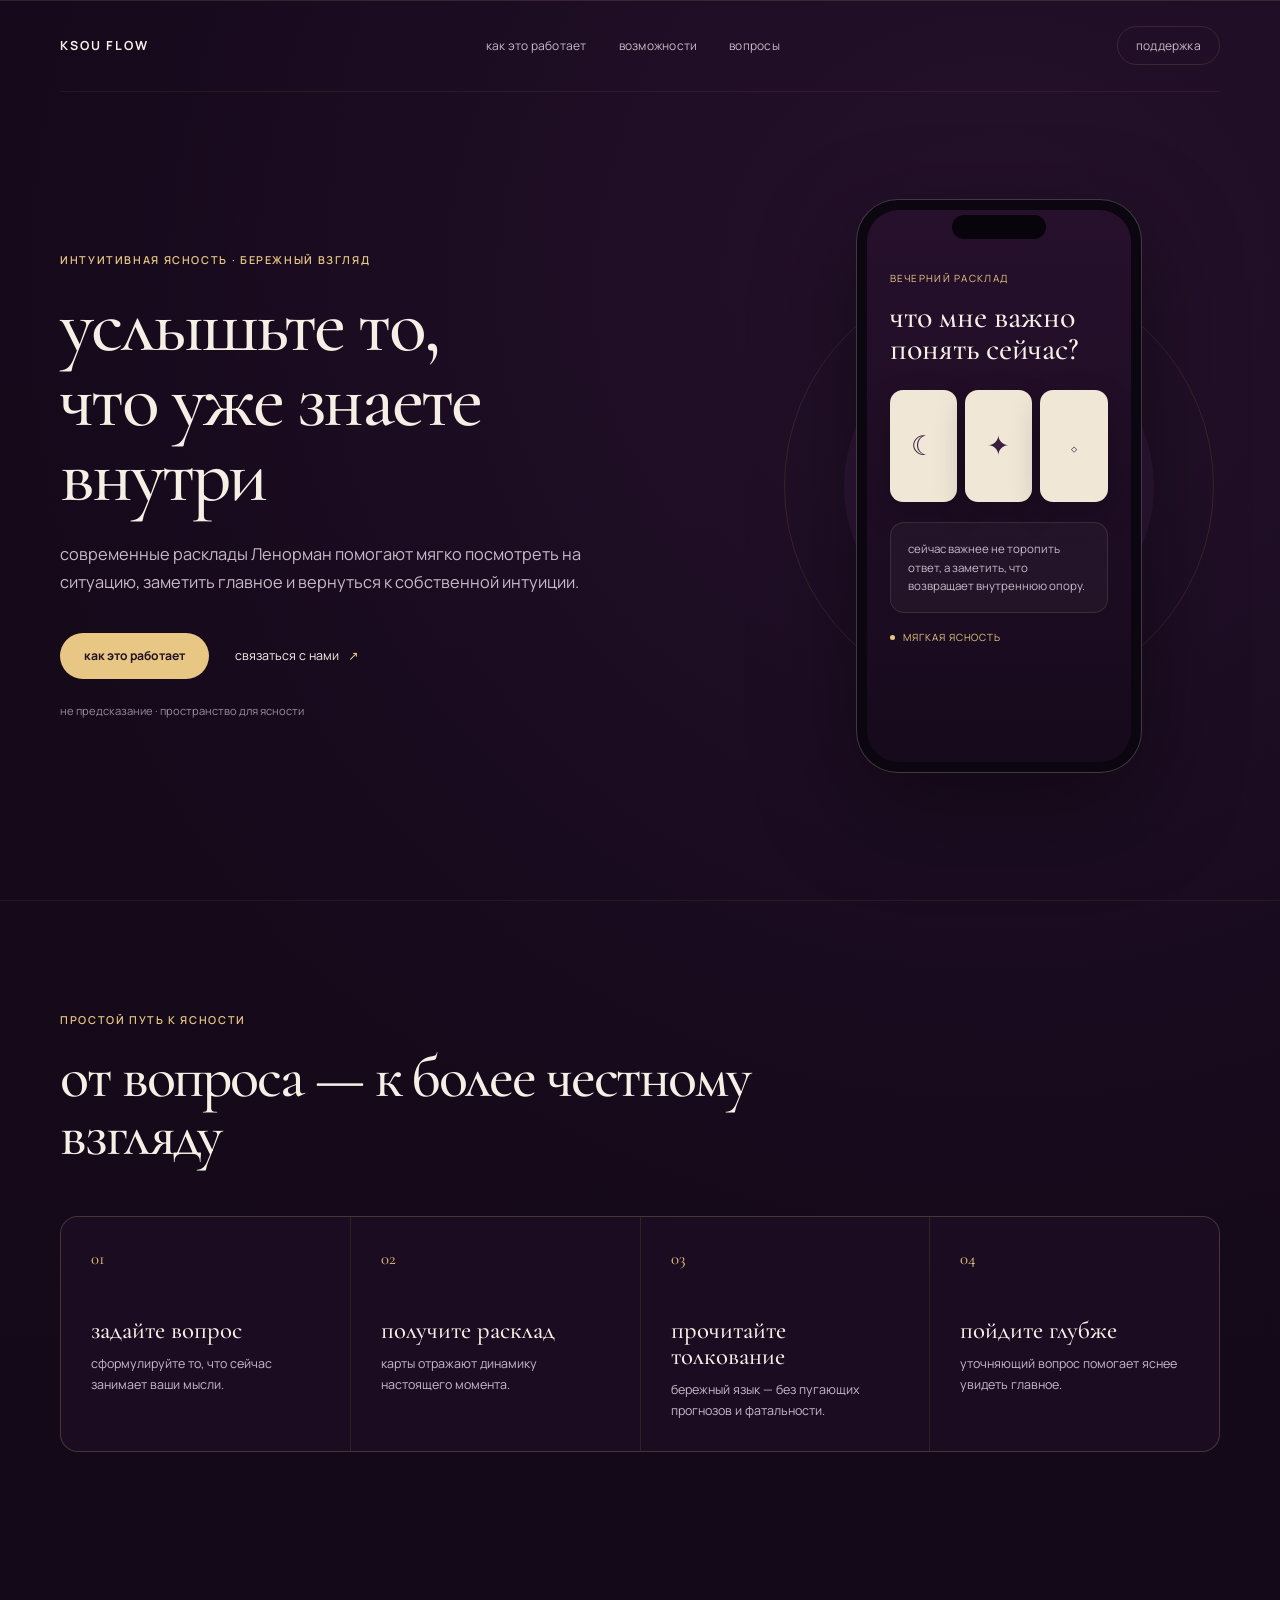
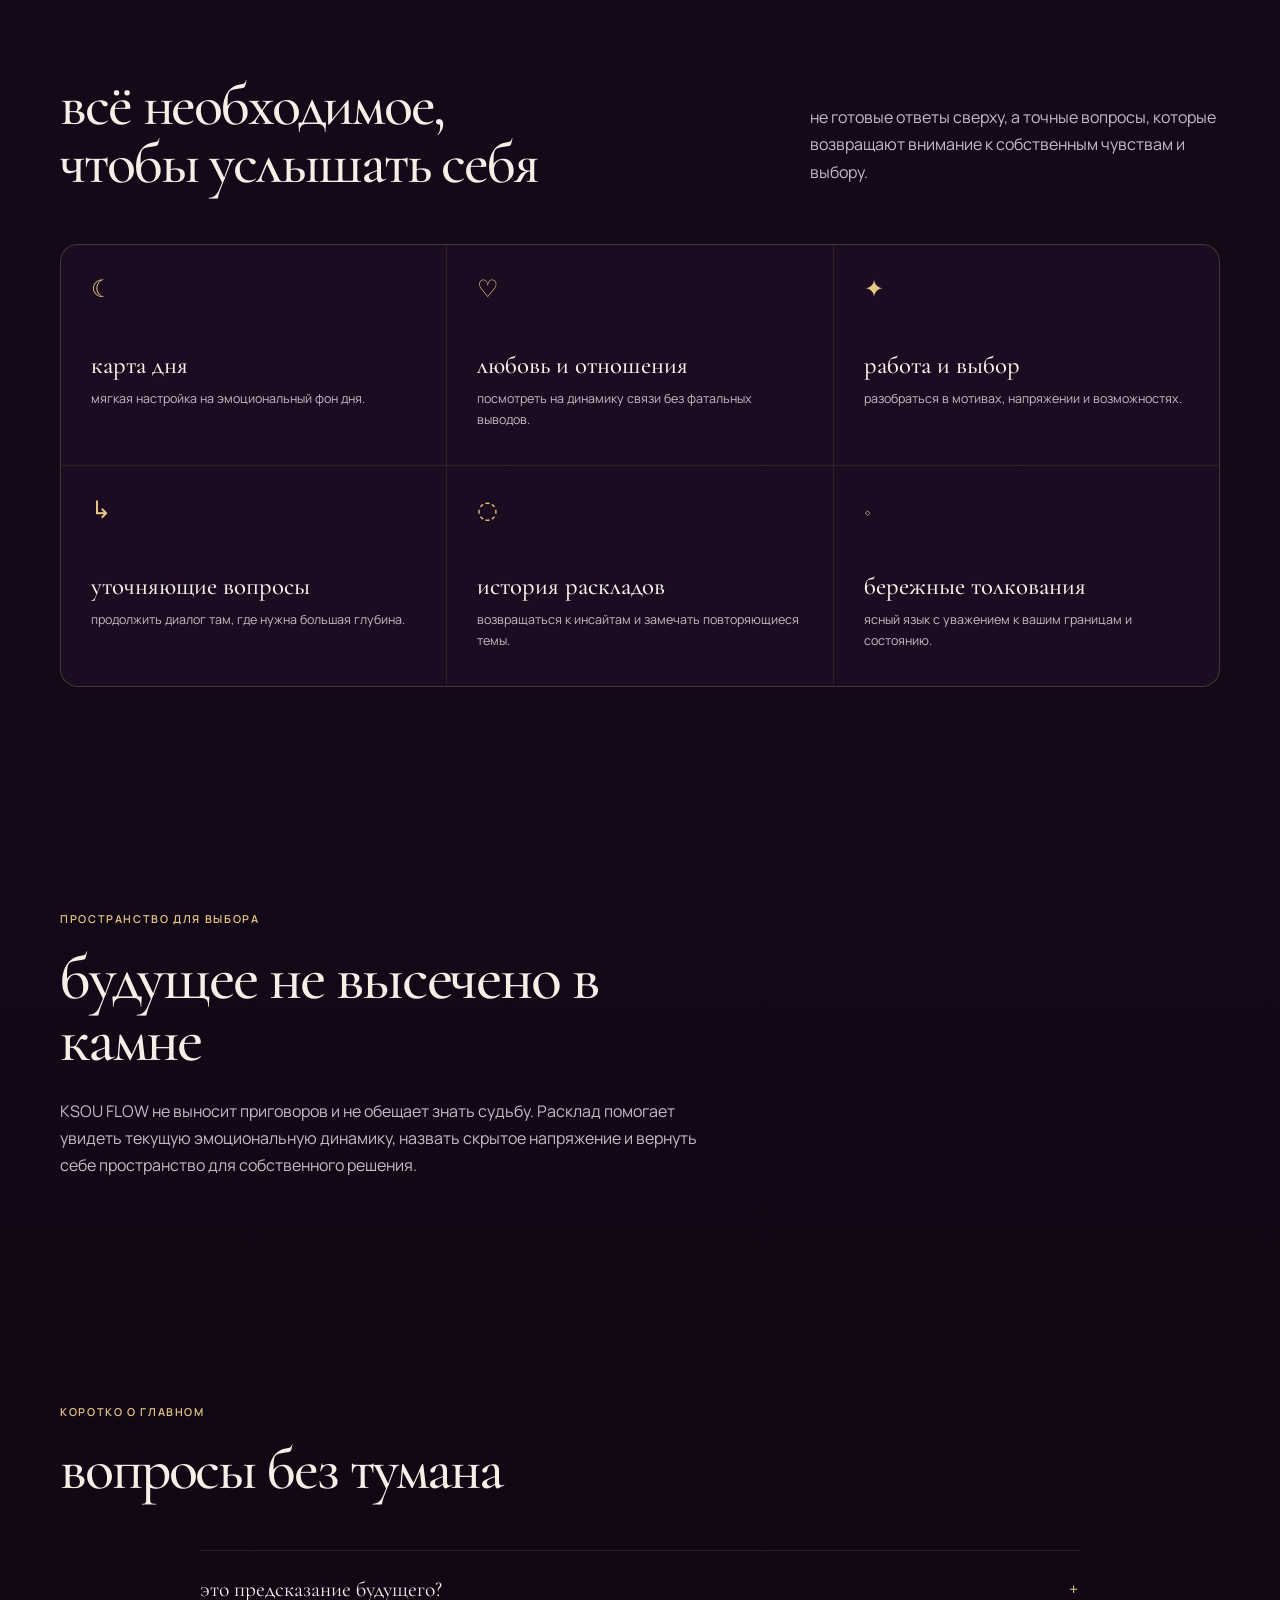
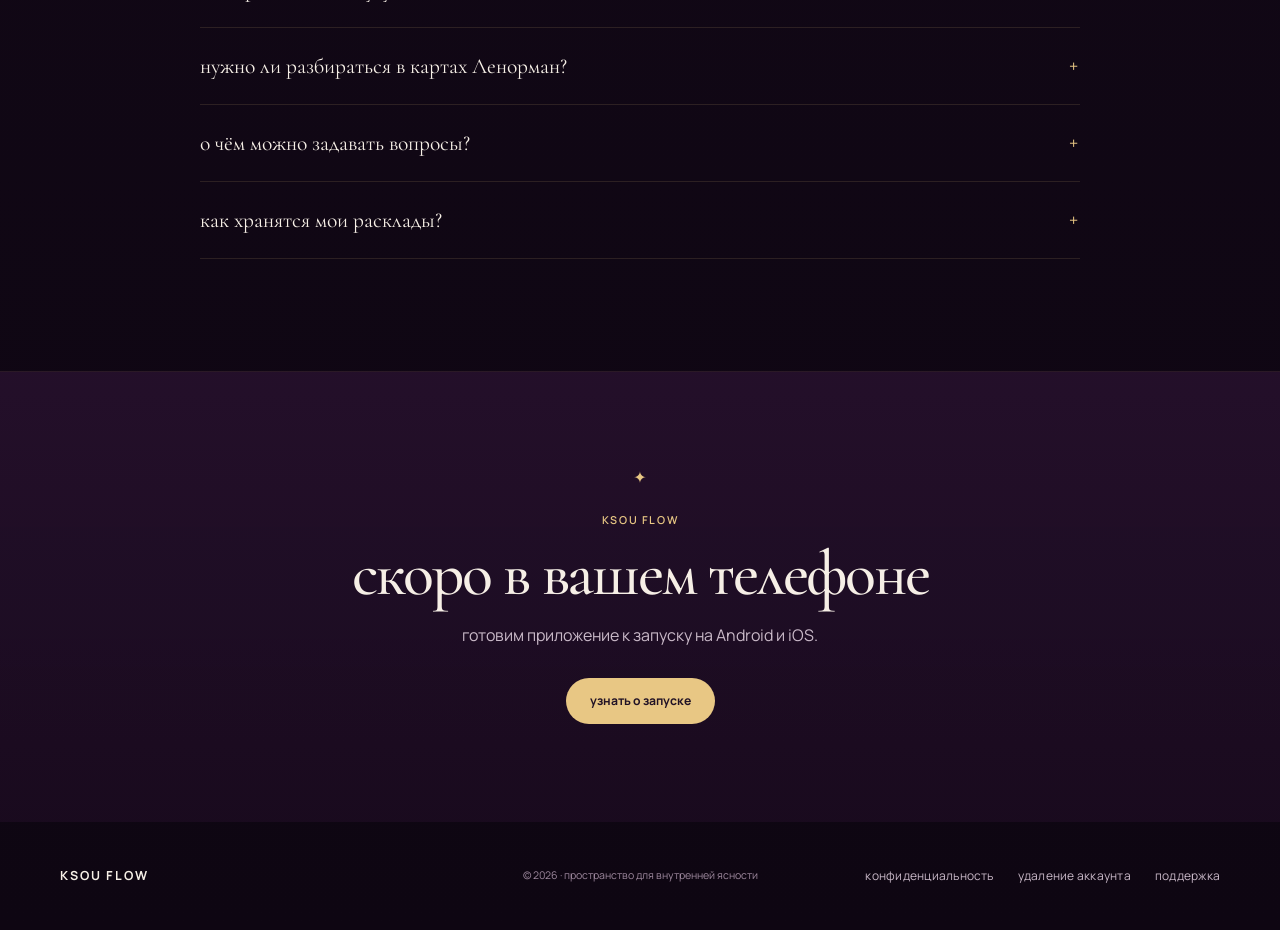
==== index.html @ 39c7faba "Add Google Play privacy and account deletion pages" ====
<!doctype html>
<html lang="ru">
  <head>
    <meta charset="UTF-8" />
    <meta name="viewport" content="width=device-width, initial-scale=1.0" />
    <title>KSOU FLOW — пространство для внутренней ясности</title>
    <meta
      name="description"
      content="KSOU FLOW — современные расклады Ленорман для эмоциональной ясности, честной рефлексии и бережного диалога с собой."
    />
    <meta property="og:title" content="KSOU FLOW" />
    <meta
      property="og:description"
      content="Современные расклады Ленорман для эмоциональной ясности и мягкого диалога с собой."
    />
    <meta property="og:type" content="website" />
    <meta property="og:url" content="https://ksouflow.tech/" />
    <meta name="theme-color" content="#140919" />
    <link rel="preconnect" href="https://fonts.googleapis.com" />
    <link rel="preconnect" href="https://fonts.gstatic.com" crossorigin />
    <link
      href="https://fonts.googleapis.com/css2?family=Cormorant+Garamond:wght@500;600&family=Manrope:wght@400;500;600;700&display=swap"
      rel="stylesheet"
    />
    <link rel="stylesheet" href="./styles.css?v=20260823-1" />
  </head>
  <body>
    <div class="site-shell">
      <header class="topbar">
        <a class="brand" href="#hero" aria-label="KSOU FLOW — на главную">KSOU FLOW</a>
        <nav class="nav" aria-label="Основная навигация">
          <a href="#how">как это работает</a>
          <a href="#features">возможности</a>
          <a href="#faq">вопросы</a>
        </nav>
        <a class="nav-action desktop-only" href="./support.html">поддержка</a>
      </header>

      <main>
        <section class="hero section" id="hero">
          <div class="hero-copy">
            <p class="eyebrow">интуитивная ясность · бережный взгляд</p>
            <h1>услышьте то,<br />что уже знаете внутри</h1>
            <p class="lead">
              современные расклады Ленорман помогают мягко посмотреть на ситуацию,
              заметить главное и вернуться к собственной интуиции.
            </p>
            <div class="cta-row">
              <a class="button" href="#how">как это работает</a>
              <a class="text-link" href="./support.html">связаться с нами <span>↗</span></a>
            </div>
            <p class="microcopy">не предсказание · пространство для ясности</p>
          </div>

          <div class="hero-visual" aria-label="Пример расклада в приложении KSOU FLOW">
            <div class="orbit orbit-one"></div>
            <div class="orbit orbit-two"></div>
            <div class="phone-mockup">
              <div class="phone-notch"></div>
              <div class="phone-screen">
                <p class="screen-overline">вечерний расклад</p>
                <h2>что мне важно понять сейчас?</h2>
                <div class="card-row" aria-hidden="true">
                  <div class="mini-card">☾</div>
                  <div class="mini-card">✦</div>
                  <div class="mini-card">◇</div>
                </div>
                <p class="insight-box">
                  сейчас важнее не торопить ответ, а заметить, что возвращает
                  внутреннюю опору.
                </p>
                <div class="status-pill"><span></span> мягкая ясность</div>
              </div>
            </div>
          </div>
        </section>

        <section class="section steps" id="how">
          <div class="section-heading">
            <p class="eyebrow">простой путь к ясности</p>
            <h2>от вопроса — к более честному взгляду</h2>
          </div>
          <div class="steps-grid">
            <article>
              <span>01</span>
              <h3>задайте вопрос</h3>
              <p>сформулируйте то, что сейчас занимает ваши мысли.</p>
            </article>
            <article>
              <span>02</span>
              <h3>получите расклад</h3>
              <p>карты отражают динамику настоящего момента.</p>
            </article>
            <article>
              <span>03</span>
              <h3>прочитайте толкование</h3>
              <p>бережный язык — без пугающих прогнозов и фатальности.</p>
            </article>
            <article>
              <span>04</span>
              <h3>пойдите глубже</h3>
              <p>уточняющий вопрос помогает яснее увидеть главное.</p>
            </article>
          </div>
        </section>

        <section class="section features" id="features">
          <div class="section-heading split-heading">
            <h2>всё необходимое,<br />чтобы услышать себя</h2>
            <p>
              не готовые ответы сверху, а точные вопросы, которые возвращают
              внимание к собственным чувствам и выбору.
            </p>
          </div>
          <div class="feature-grid">
            <article>
              <div class="feature-icon">☾</div>
              <h3>карта дня</h3>
              <p>мягкая настройка на эмоциональный фон дня.</p>
            </article>
            <article>
              <div class="feature-icon">♡</div>
              <h3>любовь и отношения</h3>
              <p>посмотреть на динамику связи без фатальных выводов.</p>
            </article>
            <article>
              <div class="feature-icon">✦</div>
              <h3>работа и выбор</h3>
              <p>разобраться в мотивах, напряжении и возможностях.</p>
            </article>
            <article>
              <div class="feature-icon">↳</div>
              <h3>уточняющие вопросы</h3>
              <p>продолжить диалог там, где нужна большая глубина.</p>
            </article>
            <article>
              <div class="feature-icon">◌</div>
              <h3>история раскладов</h3>
              <p>возвращаться к инсайтам и замечать повторяющиеся темы.</p>
            </article>
            <article>
              <div class="feature-icon">◇</div>
              <h3>бережные толкования</h3>
              <p>ясный язык с уважением к вашим границам и состоянию.</p>
            </article>
          </div>
        </section>

        <section class="section philosophy">
          <div class="philosophy-copy">
            <p class="eyebrow">пространство для выбора</p>
            <h2>будущее не высечено в камне</h2>
            <p>
              KSOU FLOW не выносит приговоров и не обещает знать судьбу. Расклад
              помогает увидеть текущую эмоциональную динамику, назвать скрытое
              напряжение и вернуть себе пространство для собственного решения.
            </p>
          </div>
        </section>

        <section class="section faq" id="faq">
          <div class="section-heading narrow">
            <p class="eyebrow">коротко о главном</p>
            <h2>вопросы без тумана</h2>
          </div>
          <div class="faq-list">
            <details>
              <summary>это предсказание будущего?</summary>
              <p>
                нет. приложение помогает прочитать текущую динамику ситуации и
                увидеть её яснее — без обещаний и фатальных формулировок.
              </p>
            </details>
            <details>
              <summary>нужно ли разбираться в картах Ленорман?</summary>
              <p>
                нет. интерфейс и толкования понятны без специальных знаний.
              </p>
            </details>
            <details>
              <summary>о чём можно задавать вопросы?</summary>
              <p>
                об отношениях, работе, выборе и ситуациях, в которых вам не хватает
                внутренней ясности.
              </p>
            </details>
            <details>
              <summary>как хранятся мои расклады?</summary>
              <p>
                история доступна только внутри вашего аккаунта. Подробнее — в
                <a href="./privacy.html">политике конфиденциальности</a>.
              </p>
            </details>
          </div>
        </section>

        <section class="launch-note" id="support">
          <div class="launch-symbol" aria-hidden="true">✦</div>
          <p class="eyebrow">KSOU FLOW</p>
          <h2>скоро в вашем телефоне</h2>
          <p>готовим приложение к запуску на Android и iOS.</p>
          <a class="button" href="mailto:hello@ksouflow.tech?subject=KSOU%20FLOW%20—%20запуск">узнать о запуске</a>
        </section>
      </main>

      <footer class="footer">
        <a class="brand footer-brand" href="#hero">KSOU FLOW</a>
        <p>© 2026 · пространство для внутренней ясности</p>
        <div class="footer-links">
          <a href="./privacy.html">конфиденциальность</a>
          <a href="./delete-account.html">удаление аккаунта</a>
          <a href="./support.html">поддержка</a>
        </div>
      </footer>
    </div>
  </body>
</html>
---- styles.css ----
:root {
  --bg: #140919;
  --bg-deep: #0e0612;
  --bg-soft: #1b0c21;
  --surface: rgba(44, 22, 51, 0.62);
  --surface-hover: rgba(53, 27, 61, 0.78);
  --text: #f6efe6;
  --text-soft: #c9b9c8;
  --text-muted: #9e899e;
  --gold: #e8c784;
  --gold-soft: #f1dcaa;
  --border: rgba(232, 199, 132, 0.13);
  --serif: "Cormorant Garamond", Georgia, serif;
  --sans: "Manrope", system-ui, sans-serif;
  --container: min(1160px, calc(100vw - 64px));
}

* { box-sizing: border-box; }
html { scroll-behavior: smooth; }
body {
  margin: 0;
  min-width: 320px;
  font-family: var(--sans);
  color: var(--text);
  background:
    radial-gradient(circle at 78% 7%, rgba(104, 52, 117, 0.18), transparent 25%),
    linear-gradient(180deg, #16091b 0%, var(--bg) 45%, var(--bg-deep) 100%);
  font-size: 16px;
  -webkit-font-smoothing: antialiased;
}

a { color: inherit; text-decoration: none; }
p, li { color: var(--text-soft); line-height: 1.7; }
button, a { -webkit-tap-highlight-color: transparent; }

.site-shell,
.legal-shell { width: 100%; min-height: 100vh; overflow: hidden; }

.topbar {
  width: var(--container);
  height: 92px;
  margin: 0 auto;
  display: flex;
  align-items: center;
  justify-content: space-between;
  gap: 28px;
  border-bottom: 1px solid rgba(232, 199, 132, 0.07);
}

.brand {
  color: var(--text);
  font-size: 0.78rem;
  font-weight: 700;
  letter-spacing: 0.15em;
  text-transform: uppercase;
}

.nav { display: flex; align-items: center; gap: 32px; }
.nav a,
.nav-action,
.footer-links a {
  color: var(--text-soft);
  font-size: 0.75rem;
  letter-spacing: 0.02em;
  transition: color 180ms ease;
}
.nav a:hover,
.nav-action:hover,
.footer-links a:hover,
.legal-page a:hover { color: var(--gold); }
.nav-action {
  padding: 10px 18px;
  border: 1px solid var(--border);
  border-radius: 999px;
}

.section { width: var(--container); margin: 0 auto; padding: 112px 0; }

.hero {
  display: grid;
  grid-template-columns: minmax(0, 1.18fr) minmax(330px, 0.82fr);
  align-items: center;
  gap: 80px;
  min-height: calc(100svh - 92px);
  padding-top: 72px;
  padding-bottom: 92px;
}
.hero-copy { position: relative; z-index: 2; }
.eyebrow {
  margin: 0 0 20px;
  color: var(--gold);
  font-size: 0.68rem;
  font-weight: 600;
  letter-spacing: 0.15em;
  line-height: 1.5;
  text-transform: uppercase;
}
.hero h1,
.section-heading h2,
.philosophy-copy h2,
.launch-note h2,
.legal-page h1 {
  margin: 0;
  font-family: var(--serif);
  font-weight: 500;
  letter-spacing: -0.035em;
  line-height: 0.96;
}
.hero h1 { max-width: 760px; font-size: clamp(3.7rem, 6.1vw, 6.3rem); }
.lead { max-width: 590px; margin: 28px 0 0; font-size: 1.02rem; }
.cta-row { display: flex; align-items: center; gap: 26px; margin-top: 36px; }
.button {
  display: inline-flex;
  align-items: center;
  justify-content: center;
  min-height: 46px;
  padding: 0 23px;
  border: 1px solid transparent;
  border-radius: 999px;
  background: var(--gold);
  color: #211225;
  font-size: 0.76rem;
  font-weight: 700;
  transition: transform 180ms ease, background-color 180ms ease;
}
.button:hover { background: var(--gold-soft); transform: translateY(-2px); }
.button:focus-visible,
.text-link:focus-visible,
.nav a:focus-visible,
.nav-action:focus-visible,
.faq-list summary:focus-visible {
  outline: 2px solid var(--gold);
  outline-offset: 4px;
}
.text-link { color: var(--text); font-size: 0.78rem; }
.text-link span { margin-left: 6px; color: var(--gold); }
.microcopy { margin: 22px 0 0; color: var(--text-muted); font-size: 0.7rem; }

.hero-visual { position: relative; display: grid; place-items: center; min-height: 600px; }
.orbit {
  position: absolute;
  border: 1px solid rgba(232, 199, 132, 0.11);
  border-radius: 50%;
}
.orbit-one { width: 430px; height: 430px; }
.orbit-two { width: 310px; height: 310px; background: rgba(102, 49, 112, 0.2); border: 0; }
.phone-mockup {
  position: relative;
  width: 286px;
  height: 574px;
  padding: 10px;
  border: 1px solid rgba(246, 239, 230, 0.22);
  border-radius: 42px;
  background: #0b0610;
  box-shadow: 0 34px 100px rgba(0, 0, 0, 0.38);
  z-index: 1;
}
.phone-notch { width: 94px; height: 24px; margin: 5px auto -29px; border-radius: 20px; background: #08040c; position: relative; z-index: 2; }
.phone-screen {
  height: 100%;
  padding: 60px 23px 24px;
  overflow: hidden;
  border-radius: 32px;
  background: linear-gradient(180deg, #26102c 0%, #170a1c 100%);
}
.screen-overline { margin: 0 0 14px; color: var(--gold); font-size: 0.62rem; text-transform: uppercase; letter-spacing: 0.13em; }
.phone-screen h2 { margin: 0; font-family: var(--serif); font-size: 2rem; font-weight: 500; line-height: 1.02; }
.card-row { display: flex; gap: 8px; margin: 24px 0 20px; }
.mini-card {
  display: grid;
  place-items: center;
  width: 72px;
  height: 112px;
  border-radius: 13px;
  background: #f1e7d7;
  color: #3a1e40;
  font-family: var(--serif);
  font-size: 1.7rem;
  box-shadow: 0 12px 32px rgba(0, 0, 0, 0.2);
}
.insight-box {
  margin: 0;
  padding: 17px;
  border: 1px solid var(--border);
  border-radius: 14px;
  background: rgba(255, 255, 255, 0.035);
  color: var(--text-soft);
  font-size: 0.72rem;
  line-height: 1.6;
}
.status-pill { display: flex; align-items: center; gap: 8px; margin-top: 17px; color: var(--gold); font-size: 0.62rem; text-transform: uppercase; letter-spacing: 0.1em; }
.status-pill span { width: 5px; height: 5px; border-radius: 50%; background: var(--gold); }

.steps { position: relative; }
.steps::before,
.features::before,
.faq::before {
  content: "";
  position: absolute;
  left: 50%;
  width: 100vw;
  top: 0;
  transform: translateX(-50%);
  border-top: 1px solid rgba(232, 199, 132, 0.07);
}
.section-heading { margin-bottom: 52px; }
.section-heading h2 { max-width: 800px; font-size: clamp(2.8rem, 4.7vw, 4.8rem); }
.split-heading { display: grid; grid-template-columns: minmax(0, 1fr) minmax(300px, 410px); align-items: end; gap: 72px; }
.split-heading p { margin: 0 0 6px; }

.steps-grid,
.feature-grid { display: grid; gap: 1px; background: var(--border); border: 1px solid var(--border); border-radius: 18px; overflow: hidden; }
.steps-grid { grid-template-columns: repeat(4, 1fr); }
.feature-grid { grid-template-columns: repeat(3, 1fr); }
.steps-grid article,
.feature-grid article {
  min-height: 220px;
  padding: 30px;
  background: rgba(28, 12, 34, 0.96);
  transition: background-color 180ms ease;
}
.steps-grid article:hover,
.feature-grid article:hover { background: var(--surface-hover); }
.steps-grid span { color: var(--gold); font-family: var(--serif); font-size: 1.05rem; }
.steps-grid h3,
.feature-grid h3,
.legal-page h2 { margin: 48px 0 10px; color: var(--text); font-family: var(--serif); font-size: 1.55rem; font-weight: 500; line-height: 1.05; }
.steps-grid p,
.feature-grid p { margin: 0; font-size: 0.78rem; }
.feature-icon { color: var(--gold); font-family: var(--serif); font-size: 1.5rem; }
.feature-grid h3 { margin-top: 48px; }

.philosophy { display: block; }
.philosophy-copy h2 { max-width: 670px; font-size: clamp(3rem, 5vw, 5.2rem); }
.philosophy-copy > p:last-child { max-width: 650px; margin: 28px 0 0; }

.narrow { max-width: 720px; }
.faq-list { max-width: 880px; margin: 0 auto; border-top: 1px solid var(--border); }
.faq-list details { border-bottom: 1px solid var(--border); }
.faq-list summary {
  position: relative;
  padding: 25px 44px 25px 0;
  color: var(--text);
  cursor: pointer;
  font-family: var(--serif);
  font-size: 1.35rem;
  list-style: none;
}
.faq-list summary::-webkit-details-marker { display: none; }
.faq-list summary::after { content: "+"; position: absolute; right: 2px; top: 50%; transform: translateY(-50%); color: var(--gold); font-family: var(--sans); font-size: 1rem; }
.faq-list details[open] summary::after { content: "−"; }
.faq-list details p { max-width: 680px; margin: 0; padding: 0 0 24px; font-size: 0.85rem; }

.launch-note {
  width: 100%;
  padding: 94px 32px 98px;
  text-align: center;
  background: linear-gradient(180deg, rgba(38, 16, 45, 0.88), rgba(26, 11, 31, 0.94));
  border-top: 1px solid rgba(232, 199, 132, 0.08);
}
.launch-symbol { margin-bottom: 24px; color: var(--gold); font-size: 1rem; }
.launch-note .eyebrow { margin-bottom: 15px; }
.launch-note h2 { font-size: clamp(2.9rem, 5vw, 4.8rem); }
.launch-note > p:not(.eyebrow) { margin: 18px auto 28px; }

.footer {
  width: var(--container);
  min-height: 108px;
  margin: 0 auto;
  display: grid;
  grid-template-columns: 1fr auto 1fr;
  align-items: center;
  gap: 24px;
}
.footer p { margin: 0; color: var(--text-muted); font-size: 0.66rem; }
.footer-links { display: flex; justify-content: flex-end; gap: 24px; }

/* Privacy and support pages */
.legal-topbar { margin-bottom: 24px; }
.legal-nav { display: flex; align-items: center; gap: 18px; font-size: 0.72rem; }
.legal-nav a { color: var(--text-soft); }
.legal-nav a:hover { color: var(--gold); }
.button-ghost { background: transparent; border-color: var(--border); color: var(--text); }
.legal-page { width: min(820px, calc(100vw - 48px)); margin: 0 auto; padding: 72px 0 100px; }
.legal-page h1 { margin-bottom: 24px; font-size: clamp(3.2rem, 7vw, 5.8rem); }
.legal-page > p { max-width: 700px; }
.legal-page section { margin-top: 24px; padding: 28px 30px; border: 1px solid var(--border); border-radius: 16px; background: rgba(31, 14, 37, 0.7); }
.legal-page h2 { margin: 0 0 14px; font-size: 1.65rem; }
.legal-page section p { margin: 0 0 14px; }
.legal-page section p:last-child { margin-bottom: 0; }
.legal-page ul { margin: 0; padding-left: 20px; }
.legal-page li { margin-bottom: 8px; }
.legal-page strong { color: var(--text); }
.legal-action { padding-top: 8px; }

.desktop-only { display: inline-flex; }

@media (max-width: 1020px) {
  :root { --container: min(100vw - 48px, 100%); }
  .hero { grid-template-columns: 1fr 330px; gap: 34px; }
  .hero h1 { font-size: clamp(3.6rem, 7vw, 5rem); }
  .hero-visual { min-height: 560px; }
  .orbit-one { width: 360px; height: 360px; }
  .steps-grid { grid-template-columns: repeat(2, 1fr); }
  .feature-grid { grid-template-columns: repeat(2, 1fr); }
}

@media (max-width: 760px) {
  .topbar { height: 76px; }
  .nav { display: none; }
  .desktop-only { display: none; }
  .section { padding: 84px 0; }
  .hero { grid-template-columns: 1fr; min-height: auto; padding-top: 68px; gap: 42px; }
  .hero h1 { font-size: clamp(3.4rem, 13vw, 5.2rem); }
  .lead { font-size: 0.94rem; }
  .hero-visual { min-height: 540px; }
  .phone-mockup { transform: scale(0.92); }
  .split-heading { grid-template-columns: 1fr; gap: 24px; }
  .steps-grid,
  .feature-grid { grid-template-columns: 1fr; }
  .steps-grid article,
  .feature-grid article { min-height: 190px; }
  .footer { grid-template-columns: 1fr; justify-items: center; padding: 34px 0; text-align: center; }
  .footer-links { justify-content: center; }
}

@media (max-width: 480px) {
  :root { --container: calc(100vw - 32px); }
  .hero { padding-top: 56px; }
  .hero h1 { font-size: clamp(3rem, 15vw, 4.1rem); }
  .cta-row { align-items: flex-start; flex-direction: column; gap: 18px; }
  .hero-visual { min-height: 510px; margin-top: -10px; }
  .orbit-one { width: 330px; height: 330px; }
  .phone-mockup { transform: scale(0.86); }
  .section-heading h2,
  .philosophy-copy h2 { font-size: clamp(2.7rem, 13vw, 3.8rem); }
  .steps-grid article,
  .feature-grid article { padding: 26px; }
  .launch-note { padding-inline: 20px; }
  .button { min-height: 48px; }
  .legal-page { width: calc(100vw - 32px); padding-top: 50px; }
  .legal-page section { padding: 24px 22px; }
}

@media (prefers-reduced-motion: reduce) {
  html { scroll-behavior: auto; }
  *, *::before, *::after { transition-duration: 0.01ms !important; }
}
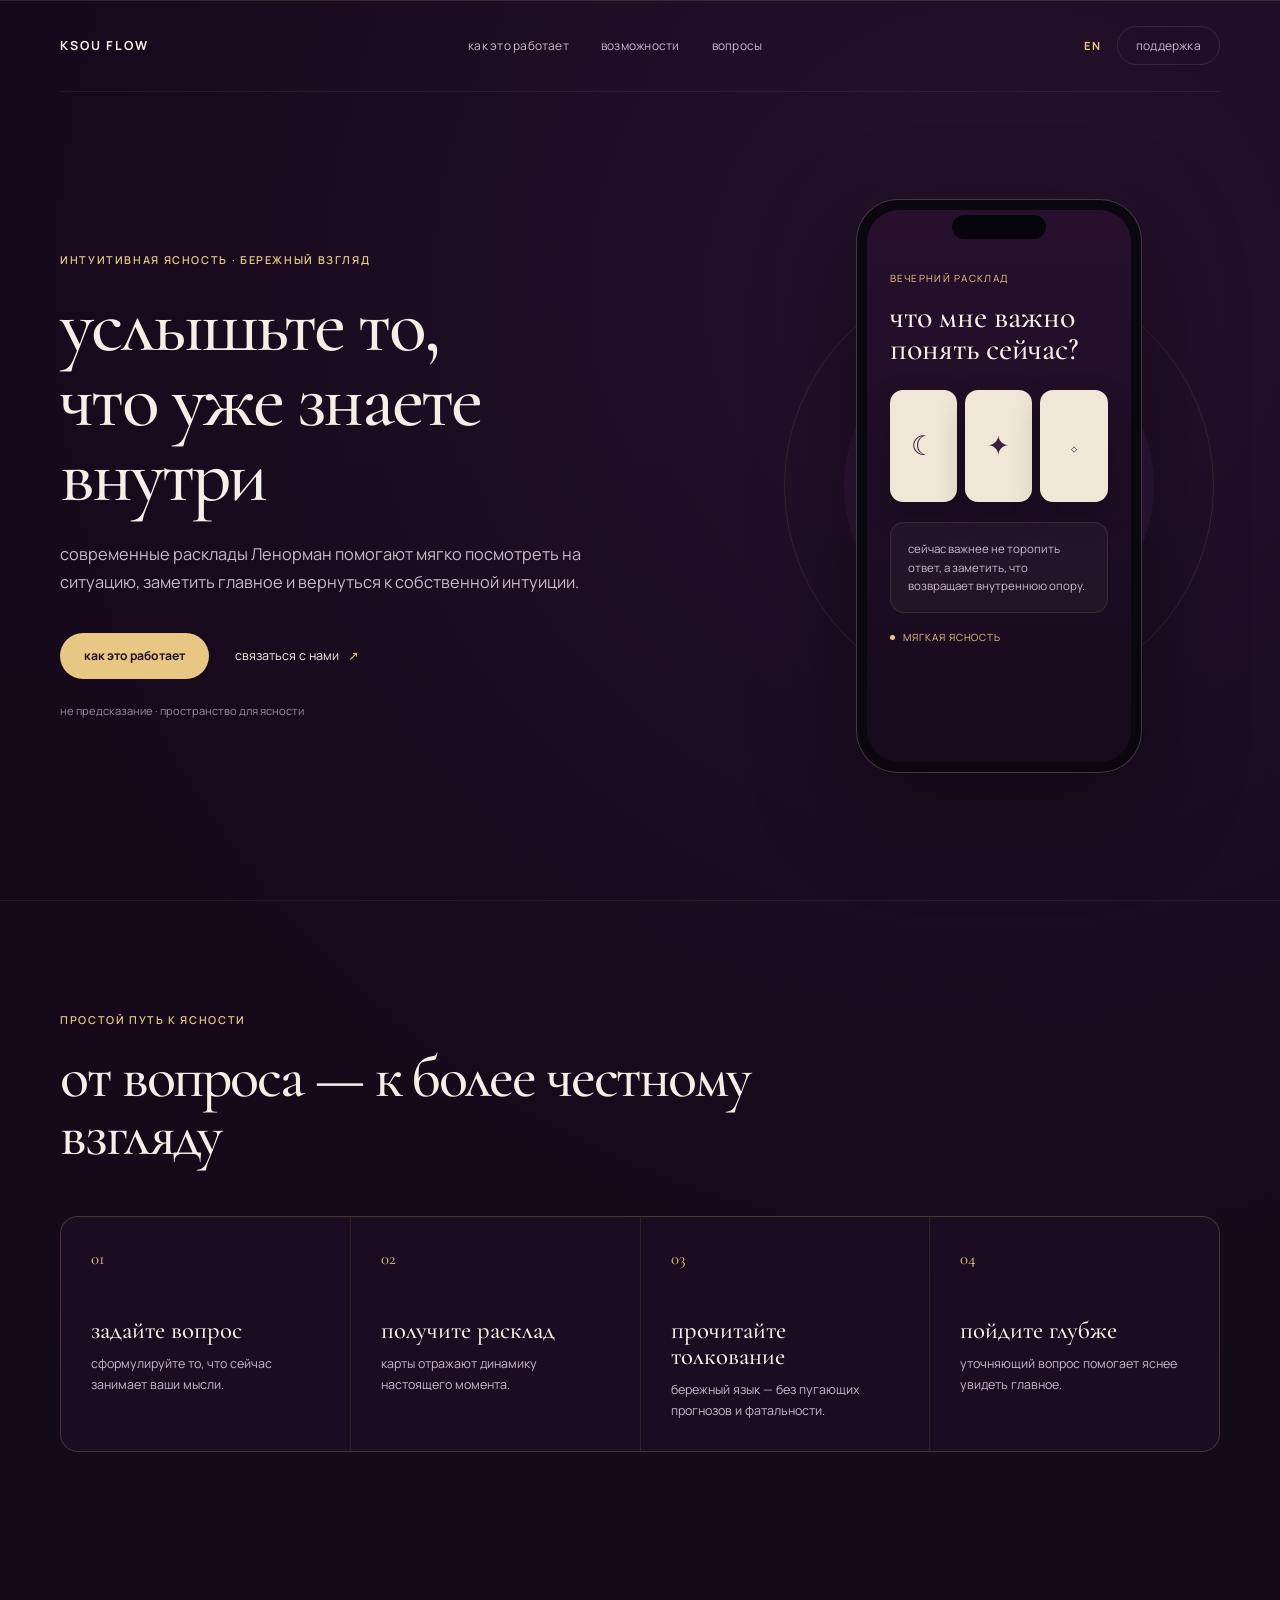
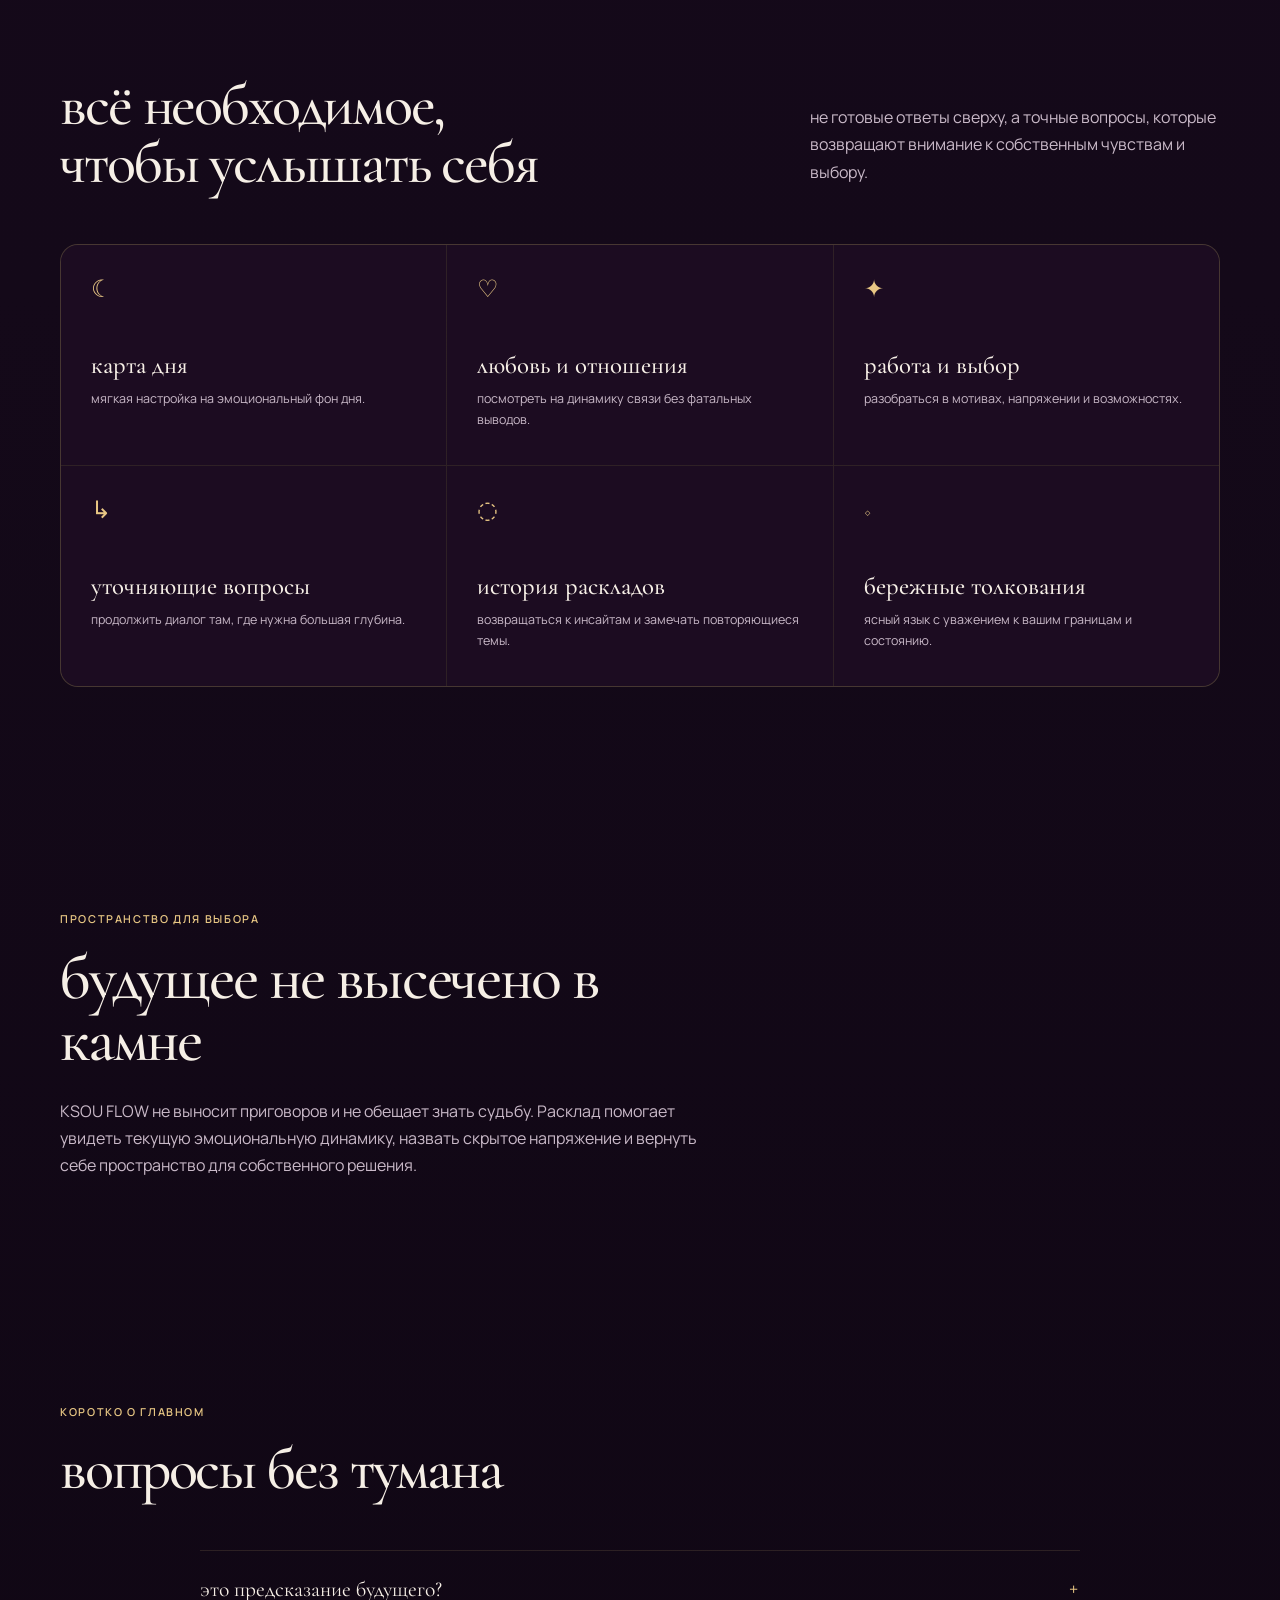
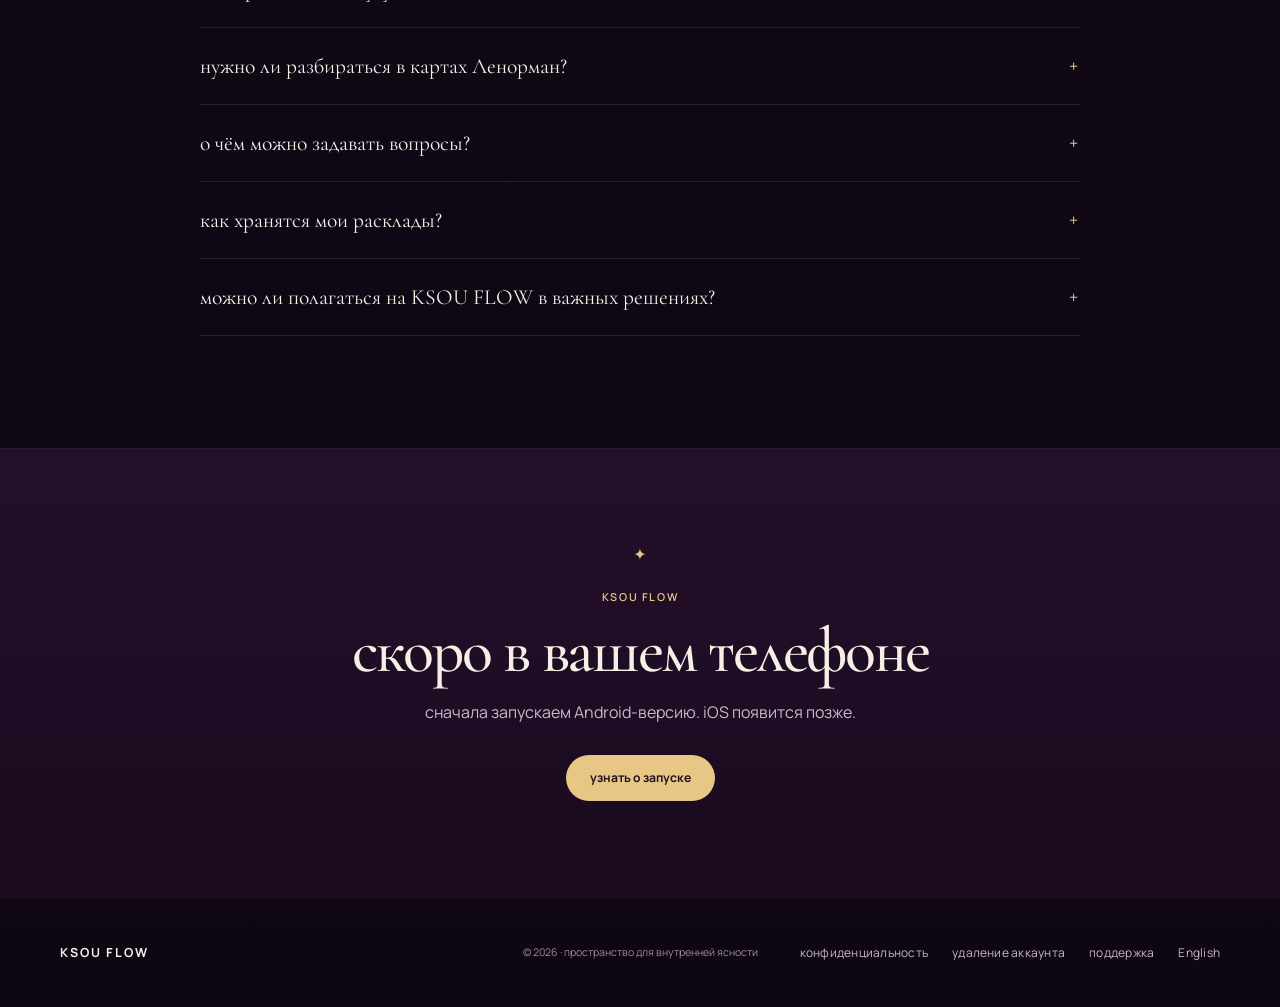
==== commit 251fe29b: "Polish site copy and add English landing page" ====
--- a/index.html
+++ b/index.html
@@ -16,13 +16,17 @@
     <meta property="og:type" content="website" />
     <meta property="og:url" content="https://ksouflow.tech/" />
     <meta name="theme-color" content="#140919" />
+    <link rel="canonical" href="https://ksouflow.tech/" />
+    <link rel="alternate" hreflang="ru" href="https://ksouflow.tech/" />
+    <link rel="alternate" hreflang="en" href="https://ksouflow.tech/index-en.html" />
+    <link rel="alternate" hreflang="x-default" href="https://ksouflow.tech/" />
     <link rel="preconnect" href="https://fonts.googleapis.com" />
     <link rel="preconnect" href="https://fonts.gstatic.com" crossorigin />
     <link
       href="https://fonts.googleapis.com/css2?family=Cormorant+Garamond:wght@500;600&family=Manrope:wght@400;500;600;700&display=swap"
       rel="stylesheet"
     />
-    <link rel="stylesheet" href="./styles.css?v=20260823-1" />
+    <link rel="stylesheet" href="./styles.css?v=20260823-2" />
   </head>
   <body>
     <div class="site-shell">
@@ -33,7 +37,10 @@
           <a href="#features">возможности</a>
           <a href="#faq">вопросы</a>
         </nav>
-        <a class="nav-action desktop-only" href="./support.html">поддержка</a>
+        <div class="header-actions">
+          <a class="language-link" href="./index-en.html" lang="en" aria-label="English version">EN</a>
+          <a class="nav-action desktop-only" href="./support.html">поддержка</a>
+        </div>
       </header>
 
       <main>
@@ -187,8 +194,16 @@
             <details>
               <summary>как хранятся мои расклады?</summary>
               <p>
-                история доступна только внутри вашего аккаунта. Подробнее — в
+                доступ к истории защищён авторизацией. Для создания и хранения
+                раскладов мы используем сервисных провайдеров. Подробнее — в
                 <a href="./privacy.html">политике конфиденциальности</a>.
+              </p>
+            </details>
+            <details>
+              <summary>можно ли полагаться на KSOU FLOW в важных решениях?</summary>
+              <p>
+                нет. KSOU FLOW — инструмент для рефлексии, а не замена медицинской,
+                психологической, юридической или финансовой помощи. Решения остаются за вами.
               </p>
             </details>
           </div>
@@ -198,7 +213,7 @@
           <div class="launch-symbol" aria-hidden="true">✦</div>
           <p class="eyebrow">KSOU FLOW</p>
           <h2>скоро в вашем телефоне</h2>
-          <p>готовим приложение к запуску на Android и iOS.</p>
+          <p>сначала запускаем Android-версию. iOS появится позже.</p>
           <a class="button" href="mailto:hello@ksouflow.tech?subject=KSOU%20FLOW%20—%20запуск">узнать о запуске</a>
         </section>
       </main>
@@ -210,6 +225,7 @@
           <a href="./privacy.html">конфиденциальность</a>
           <a href="./delete-account.html">удаление аккаунта</a>
           <a href="./support.html">поддержка</a>
+          <a href="./index-en.html" lang="en">English</a>
         </div>
       </footer>
     </div>
--- a/styles.css
+++ b/styles.css
@@ -56,8 +56,10 @@
 }
 
 .nav { display: flex; align-items: center; gap: 32px; }
+.header-actions { display: flex; align-items: center; gap: 14px; }
 .nav a,
 .nav-action,
+.language-link,
 .footer-links a {
   color: var(--text-soft);
   font-size: 0.75rem;
@@ -66,8 +68,16 @@
 }
 .nav a:hover,
 .nav-action:hover,
+.language-link:hover,
 .footer-links a:hover,
 .legal-page a:hover { color: var(--gold); }
+.language-link {
+  padding: 10px 2px;
+  color: var(--gold);
+  font-size: 0.7rem;
+  font-weight: 700;
+  letter-spacing: 0.1em;
+}
 .nav-action {
   padding: 10px 18px;
   border: 1px solid var(--border);
@@ -273,7 +283,7 @@
   gap: 24px;
 }
 .footer p { margin: 0; color: var(--text-muted); font-size: 0.66rem; }
-.footer-links { display: flex; justify-content: flex-end; gap: 24px; }
+.footer-links { display: flex; flex-wrap: wrap; justify-content: flex-end; gap: 14px 24px; }
 
 /* Privacy and support pages */
 .legal-topbar { margin-bottom: 24px; }
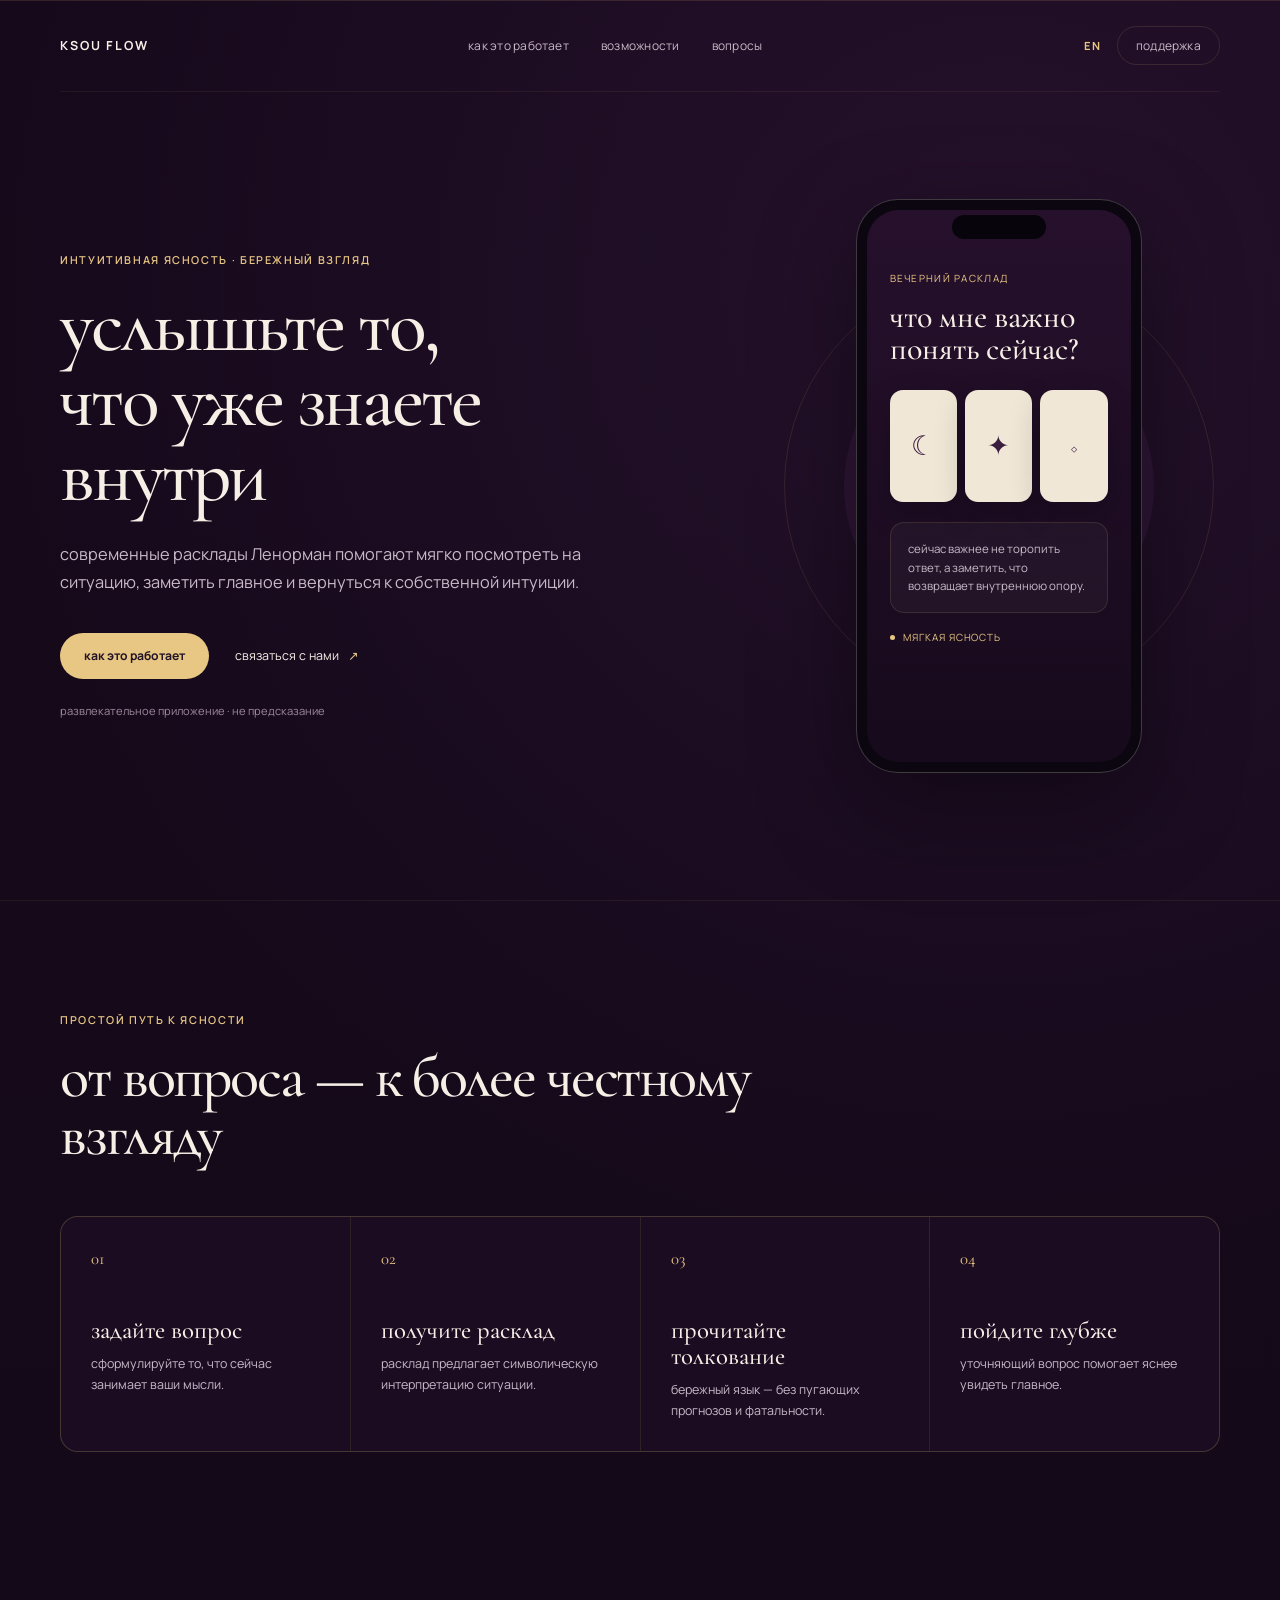
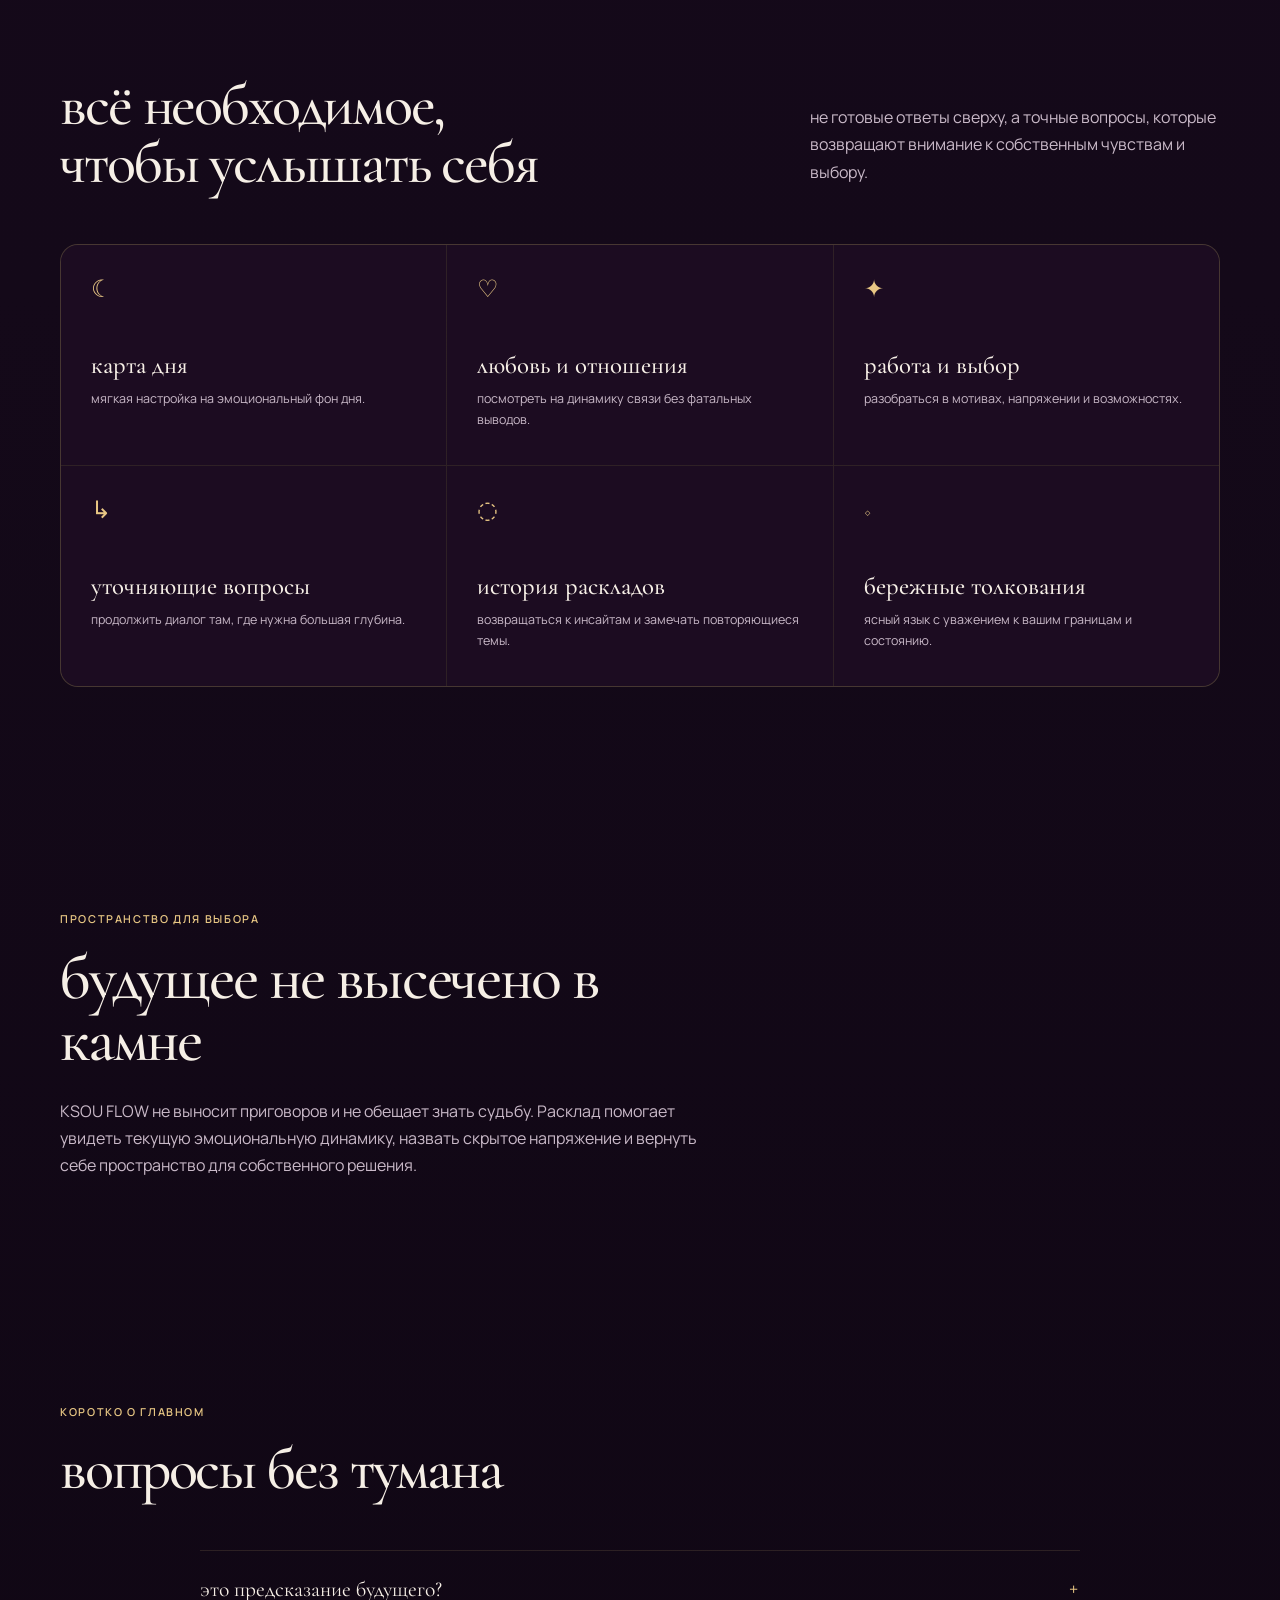
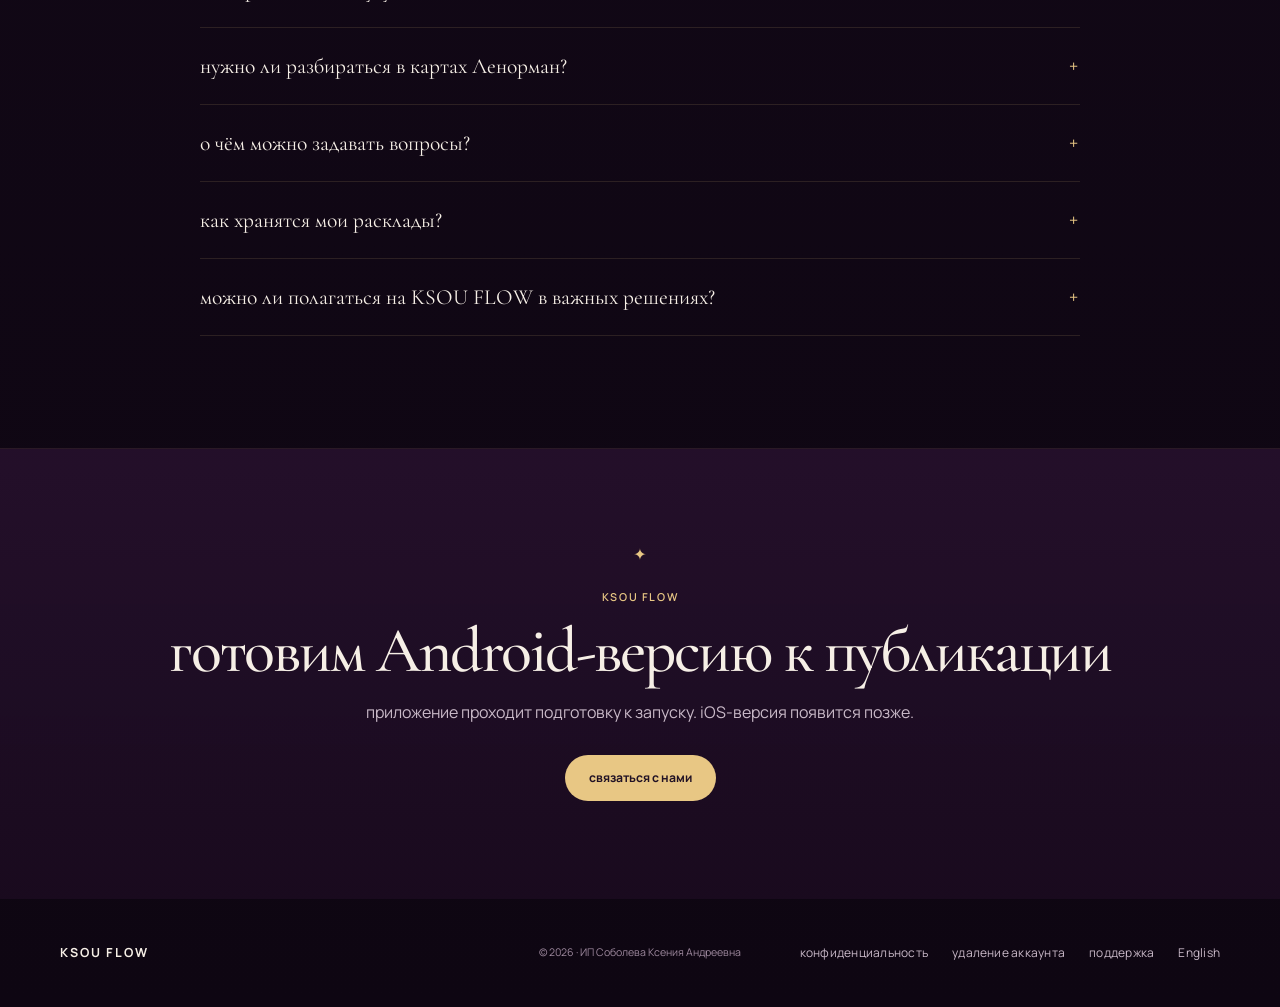
==== commit 8e28b7aa: "Update service and operator information" ====
--- a/index.html
+++ b/index.html
@@ -6,12 +6,12 @@
     <title>KSOU FLOW — пространство для внутренней ясности</title>
     <meta
       name="description"
-      content="KSOU FLOW — современные расклады Ленорман для эмоциональной ясности, честной рефлексии и бережного диалога с собой."
+      content="KSOU FLOW — развлекательное приложение с символическими раскладами Ленорман для рефлексии и бережного взгляда на ситуацию."
     />
     <meta property="og:title" content="KSOU FLOW" />
     <meta
       property="og:description"
-      content="Современные расклады Ленорман для эмоциональной ясности и мягкого диалога с собой."
+      content="Развлекательное приложение с символическими раскладами Ленорман для рефлексии и бережного взгляда на ситуацию."
     />
     <meta property="og:type" content="website" />
     <meta property="og:url" content="https://ksouflow.tech/" />
@@ -56,7 +56,7 @@
               <a class="button" href="#how">как это работает</a>
               <a class="text-link" href="./support.html">связаться с нами <span>↗</span></a>
             </div>
-            <p class="microcopy">не предсказание · пространство для ясности</p>
+            <p class="microcopy">развлекательное приложение · не предсказание</p>
           </div>
 
           <div class="hero-visual" aria-label="Пример расклада в приложении KSOU FLOW">
@@ -96,7 +96,7 @@
             <article>
               <span>02</span>
               <h3>получите расклад</h3>
-              <p>карты отражают динамику настоящего момента.</p>
+              <p>расклад предлагает символическую интерпретацию ситуации.</p>
             </article>
             <article>
               <span>03</span>
@@ -174,8 +174,9 @@
             <details>
               <summary>это предсказание будущего?</summary>
               <p>
-                нет. приложение помогает прочитать текущую динамику ситуации и
-                увидеть её яснее — без обещаний и фатальных формулировок.
+                нет. KSOU FLOW — развлекательное приложение с символическими
+                раскладами. Интерпретации помогают посмотреть на ситуацию с другой
+                стороны, но не являются предсказаниями или руководством к действию.
               </p>
             </details>
             <details>
@@ -202,8 +203,9 @@
             <details>
               <summary>можно ли полагаться на KSOU FLOW в важных решениях?</summary>
               <p>
-                нет. KSOU FLOW — инструмент для рефлексии, а не замена медицинской,
-                психологической, юридической или финансовой помощи. Решения остаются за вами.
+                нет. Интерпретации носят развлекательный и информационный характер.
+                KSOU FLOW не заменяет медицинскую, психологическую, юридическую или
+                финансовую помощь. Решения остаются за вами.
               </p>
             </details>
           </div>
@@ -212,15 +214,15 @@
         <section class="launch-note" id="support">
           <div class="launch-symbol" aria-hidden="true">✦</div>
           <p class="eyebrow">KSOU FLOW</p>
-          <h2>скоро в вашем телефоне</h2>
-          <p>сначала запускаем Android-версию. iOS появится позже.</p>
-          <a class="button" href="mailto:hello@ksouflow.tech?subject=KSOU%20FLOW%20—%20запуск">узнать о запуске</a>
+          <h2>готовим Android-версию к публикации</h2>
+          <p>приложение проходит подготовку к запуску. iOS-версия появится позже.</p>
+          <a class="button" href="mailto:hello@ksouflow.tech?subject=KSOU%20FLOW%20—%20запуск">связаться с нами</a>
         </section>
       </main>
 
       <footer class="footer">
         <a class="brand footer-brand" href="#hero">KSOU FLOW</a>
-        <p>© 2026 · пространство для внутренней ясности</p>
+        <p>© 2026 · ИП Соболева Ксения Андреевна</p>
         <div class="footer-links">
           <a href="./privacy.html">конфиденциальность</a>
           <a href="./delete-account.html">удаление аккаунта</a>
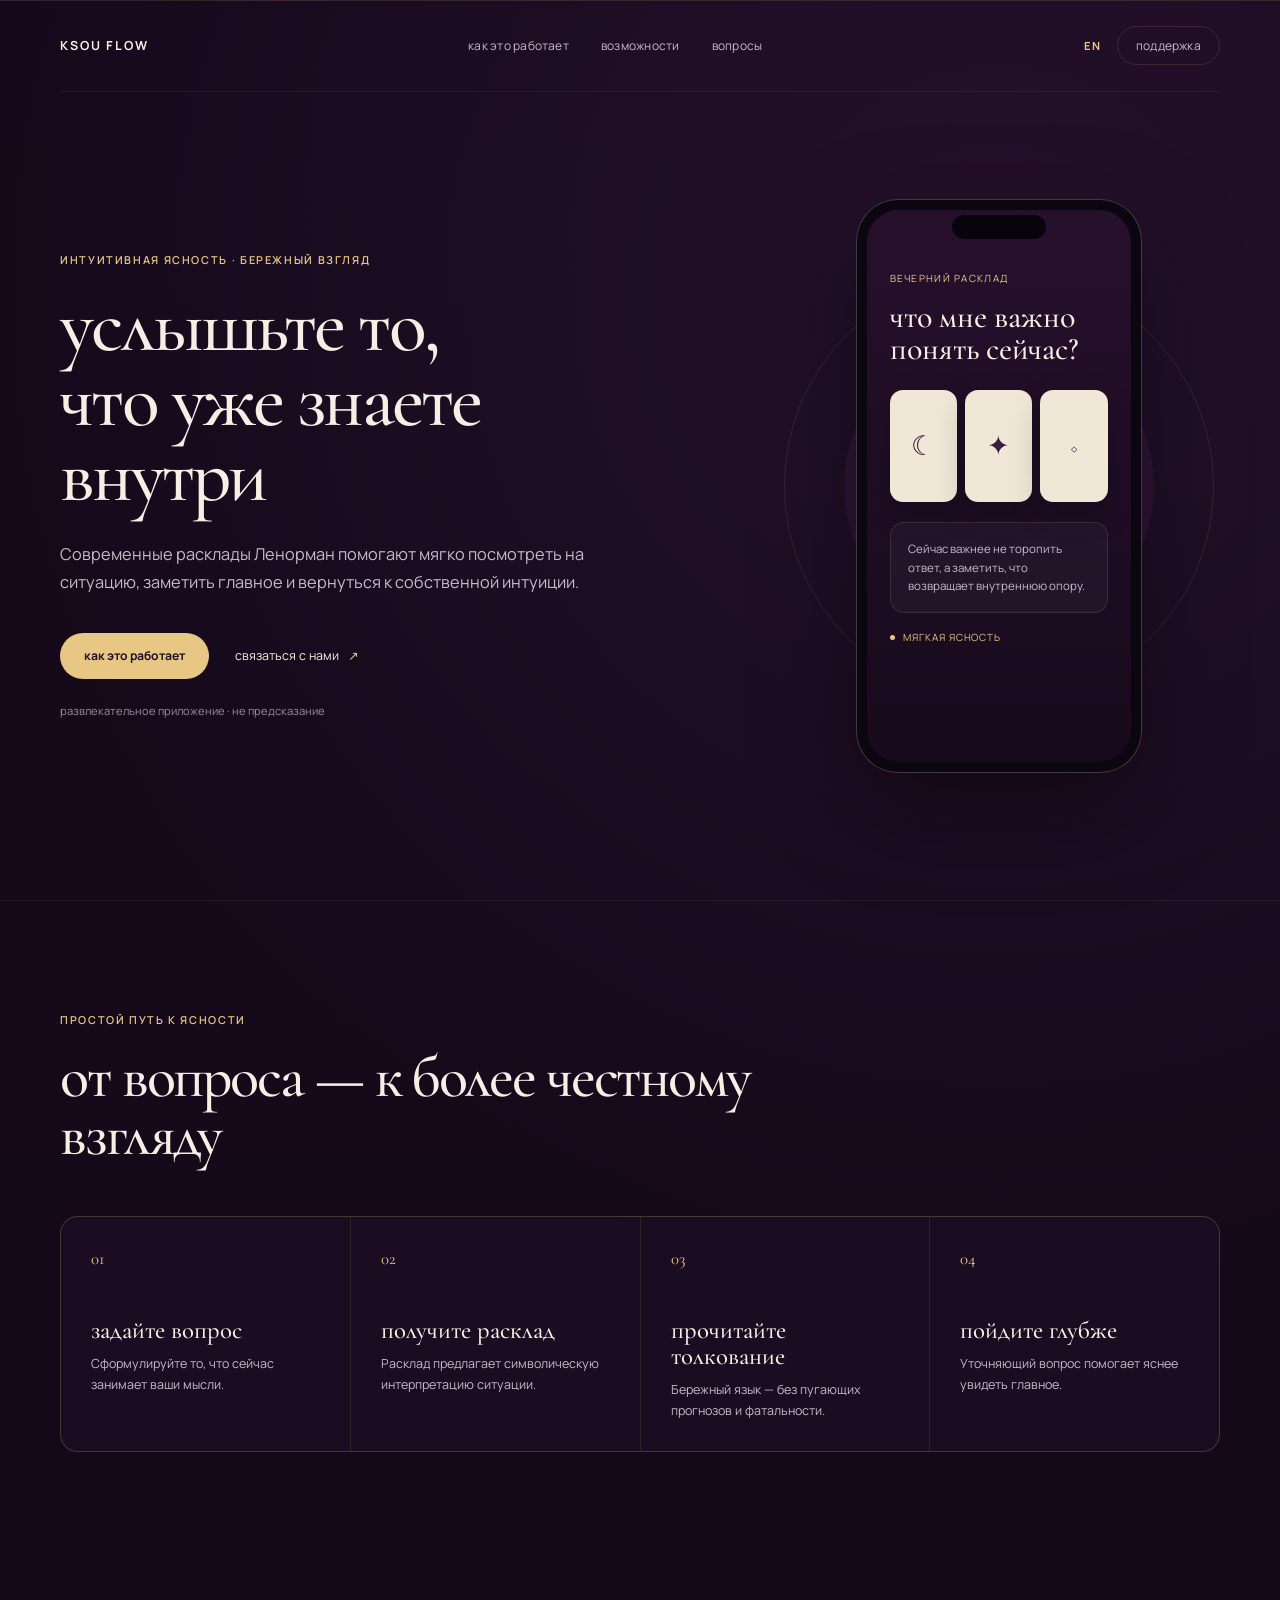
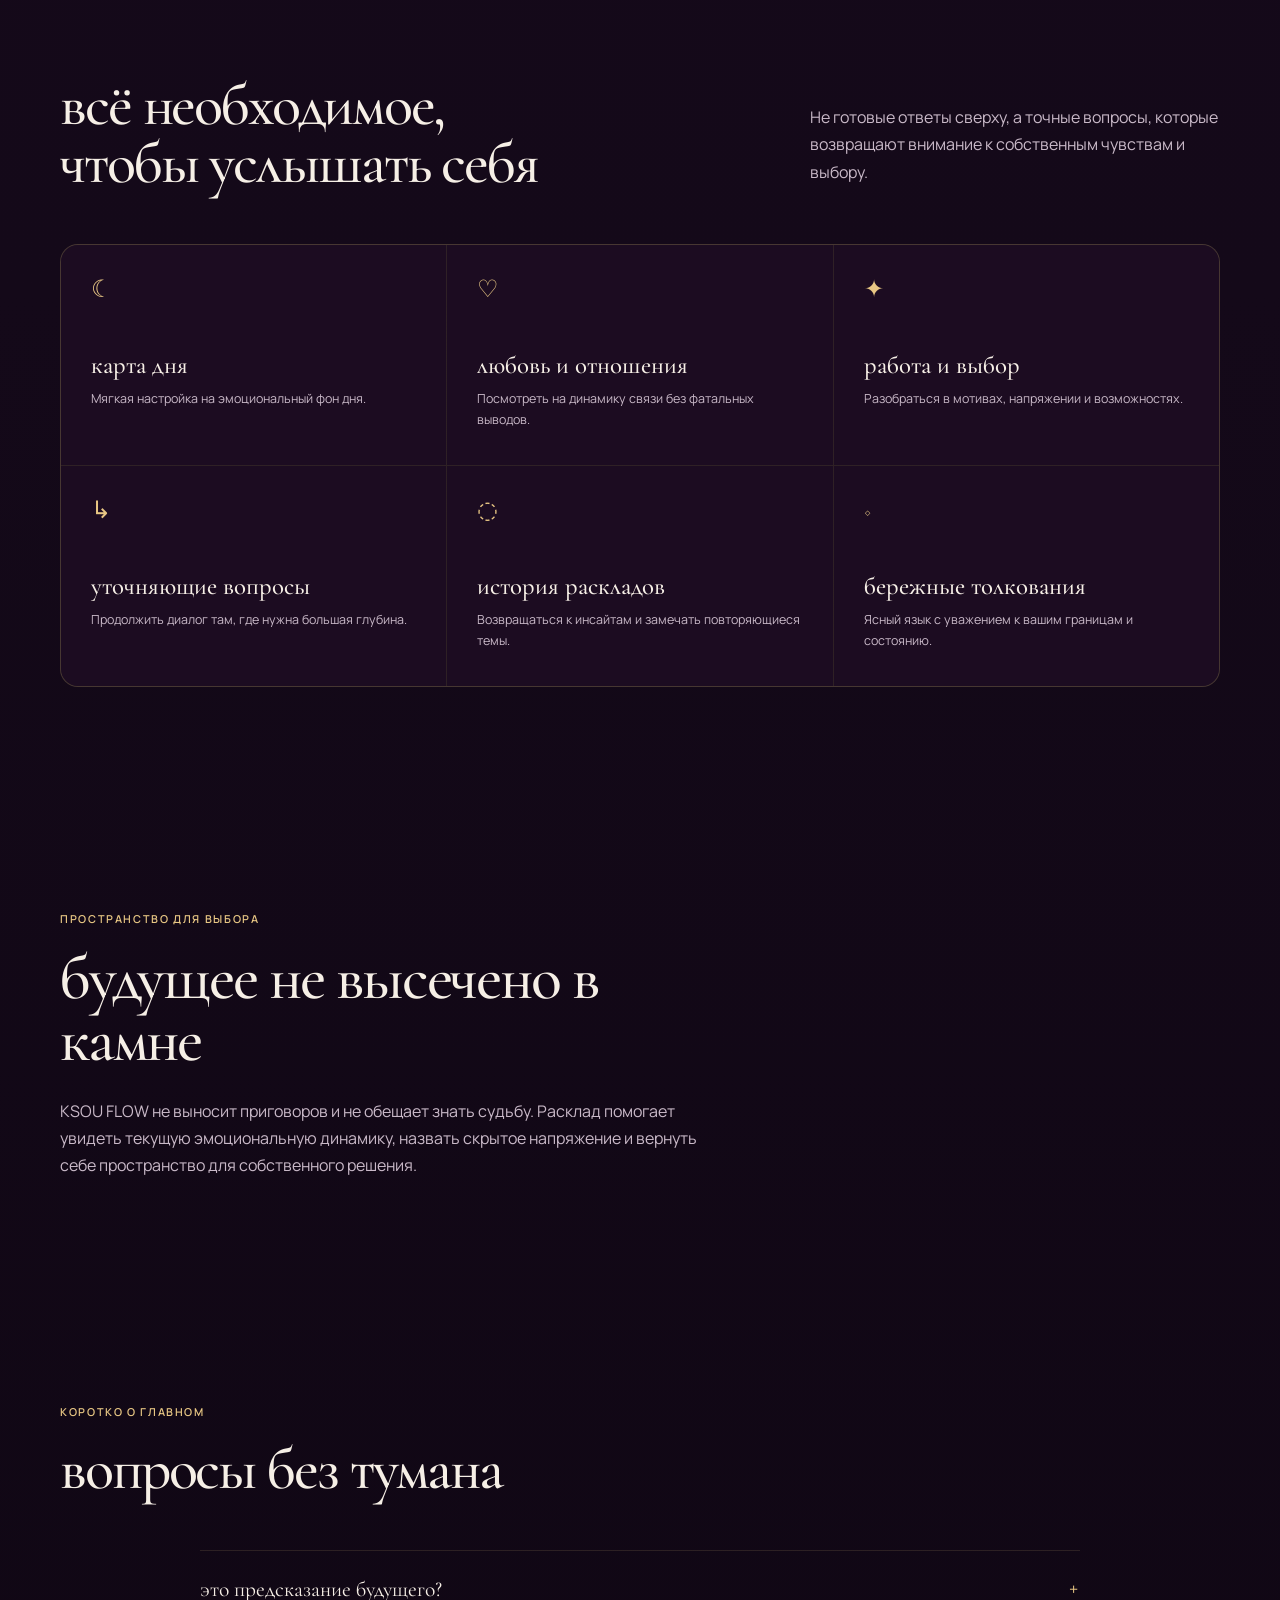
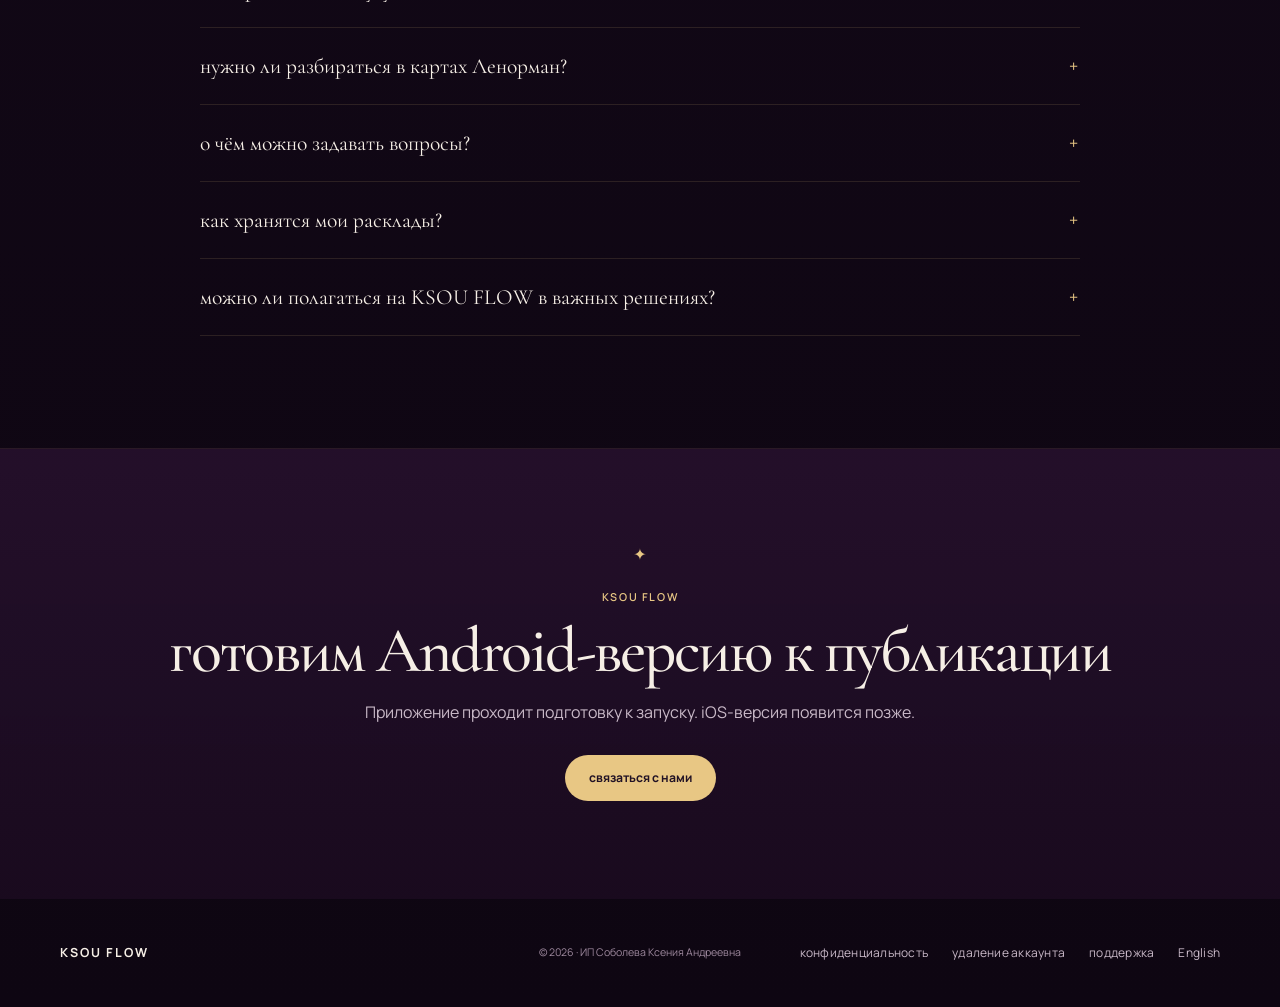
==== commit 32b1a7bf: "Normalize Russian prose capitalization" ====
--- a/index.html
+++ b/index.html
@@ -49,7 +49,7 @@
             <p class="eyebrow">интуитивная ясность · бережный взгляд</p>
             <h1>услышьте то,<br />что уже знаете внутри</h1>
             <p class="lead">
-              современные расклады Ленорман помогают мягко посмотреть на ситуацию,
+              Современные расклады Ленорман помогают мягко посмотреть на ситуацию,
               заметить главное и вернуться к собственной интуиции.
             </p>
             <div class="cta-row">
@@ -73,7 +73,7 @@
                   <div class="mini-card">◇</div>
                 </div>
                 <p class="insight-box">
-                  сейчас важнее не торопить ответ, а заметить, что возвращает
+                  Сейчас важнее не торопить ответ, а заметить, что возвращает
                   внутреннюю опору.
                 </p>
                 <div class="status-pill"><span></span> мягкая ясность</div>
@@ -91,22 +91,22 @@
             <article>
               <span>01</span>
               <h3>задайте вопрос</h3>
-              <p>сформулируйте то, что сейчас занимает ваши мысли.</p>
+              <p>Сформулируйте то, что сейчас занимает ваши мысли.</p>
             </article>
             <article>
               <span>02</span>
               <h3>получите расклад</h3>
-              <p>расклад предлагает символическую интерпретацию ситуации.</p>
+              <p>Расклад предлагает символическую интерпретацию ситуации.</p>
             </article>
             <article>
               <span>03</span>
               <h3>прочитайте толкование</h3>
-              <p>бережный язык — без пугающих прогнозов и фатальности.</p>
+              <p>Бережный язык — без пугающих прогнозов и фатальности.</p>
             </article>
             <article>
               <span>04</span>
               <h3>пойдите глубже</h3>
-              <p>уточняющий вопрос помогает яснее увидеть главное.</p>
+              <p>Уточняющий вопрос помогает яснее увидеть главное.</p>
             </article>
           </div>
         </section>
@@ -115,7 +115,7 @@
           <div class="section-heading split-heading">
             <h2>всё необходимое,<br />чтобы услышать себя</h2>
             <p>
-              не готовые ответы сверху, а точные вопросы, которые возвращают
+              Не готовые ответы сверху, а точные вопросы, которые возвращают
               внимание к собственным чувствам и выбору.
             </p>
           </div>
@@ -123,32 +123,32 @@
             <article>
               <div class="feature-icon">☾</div>
               <h3>карта дня</h3>
-              <p>мягкая настройка на эмоциональный фон дня.</p>
+              <p>Мягкая настройка на эмоциональный фон дня.</p>
             </article>
             <article>
               <div class="feature-icon">♡</div>
               <h3>любовь и отношения</h3>
-              <p>посмотреть на динамику связи без фатальных выводов.</p>
+              <p>Посмотреть на динамику связи без фатальных выводов.</p>
             </article>
             <article>
               <div class="feature-icon">✦</div>
               <h3>работа и выбор</h3>
-              <p>разобраться в мотивах, напряжении и возможностях.</p>
+              <p>Разобраться в мотивах, напряжении и возможностях.</p>
             </article>
             <article>
               <div class="feature-icon">↳</div>
               <h3>уточняющие вопросы</h3>
-              <p>продолжить диалог там, где нужна большая глубина.</p>
+              <p>Продолжить диалог там, где нужна большая глубина.</p>
             </article>
             <article>
               <div class="feature-icon">◌</div>
               <h3>история раскладов</h3>
-              <p>возвращаться к инсайтам и замечать повторяющиеся темы.</p>
+              <p>Возвращаться к инсайтам и замечать повторяющиеся темы.</p>
             </article>
             <article>
               <div class="feature-icon">◇</div>
               <h3>бережные толкования</h3>
-              <p>ясный язык с уважением к вашим границам и состоянию.</p>
+              <p>Ясный язык с уважением к вашим границам и состоянию.</p>
             </article>
           </div>
         </section>
@@ -174,7 +174,7 @@
             <details>
               <summary>это предсказание будущего?</summary>
               <p>
-                нет. KSOU FLOW — развлекательное приложение с символическими
+                Нет. KSOU FLOW — развлекательное приложение с символическими
                 раскладами. Интерпретации помогают посмотреть на ситуацию с другой
                 стороны, но не являются предсказаниями или руководством к действию.
               </p>
@@ -182,20 +182,20 @@
             <details>
               <summary>нужно ли разбираться в картах Ленорман?</summary>
               <p>
-                нет. интерфейс и толкования понятны без специальных знаний.
+                Нет. Интерфейс и толкования понятны без специальных знаний.
               </p>
             </details>
             <details>
               <summary>о чём можно задавать вопросы?</summary>
               <p>
-                об отношениях, работе, выборе и ситуациях, в которых вам не хватает
+                Об отношениях, работе, выборе и ситуациях, в которых вам не хватает
                 внутренней ясности.
               </p>
             </details>
             <details>
               <summary>как хранятся мои расклады?</summary>
               <p>
-                доступ к истории защищён авторизацией. Для создания и хранения
+                Доступ к истории защищён авторизацией. Для создания и хранения
                 раскладов мы используем сервисных провайдеров. Подробнее — в
                 <a href="./privacy.html">политике конфиденциальности</a>.
               </p>
@@ -203,7 +203,7 @@
             <details>
               <summary>можно ли полагаться на KSOU FLOW в важных решениях?</summary>
               <p>
-                нет. Интерпретации носят развлекательный и информационный характер.
+                Нет. Интерпретации носят развлекательный и информационный характер.
                 KSOU FLOW не заменяет медицинскую, психологическую, юридическую или
                 финансовую помощь. Решения остаются за вами.
               </p>
@@ -215,7 +215,7 @@
           <div class="launch-symbol" aria-hidden="true">✦</div>
           <p class="eyebrow">KSOU FLOW</p>
           <h2>готовим Android-версию к публикации</h2>
-          <p>приложение проходит подготовку к запуску. iOS-версия появится позже.</p>
+          <p>Приложение проходит подготовку к запуску. iOS-версия появится позже.</p>
           <a class="button" href="mailto:hello@ksouflow.tech?subject=KSOU%20FLOW%20—%20запуск">связаться с нами</a>
         </section>
       </main>
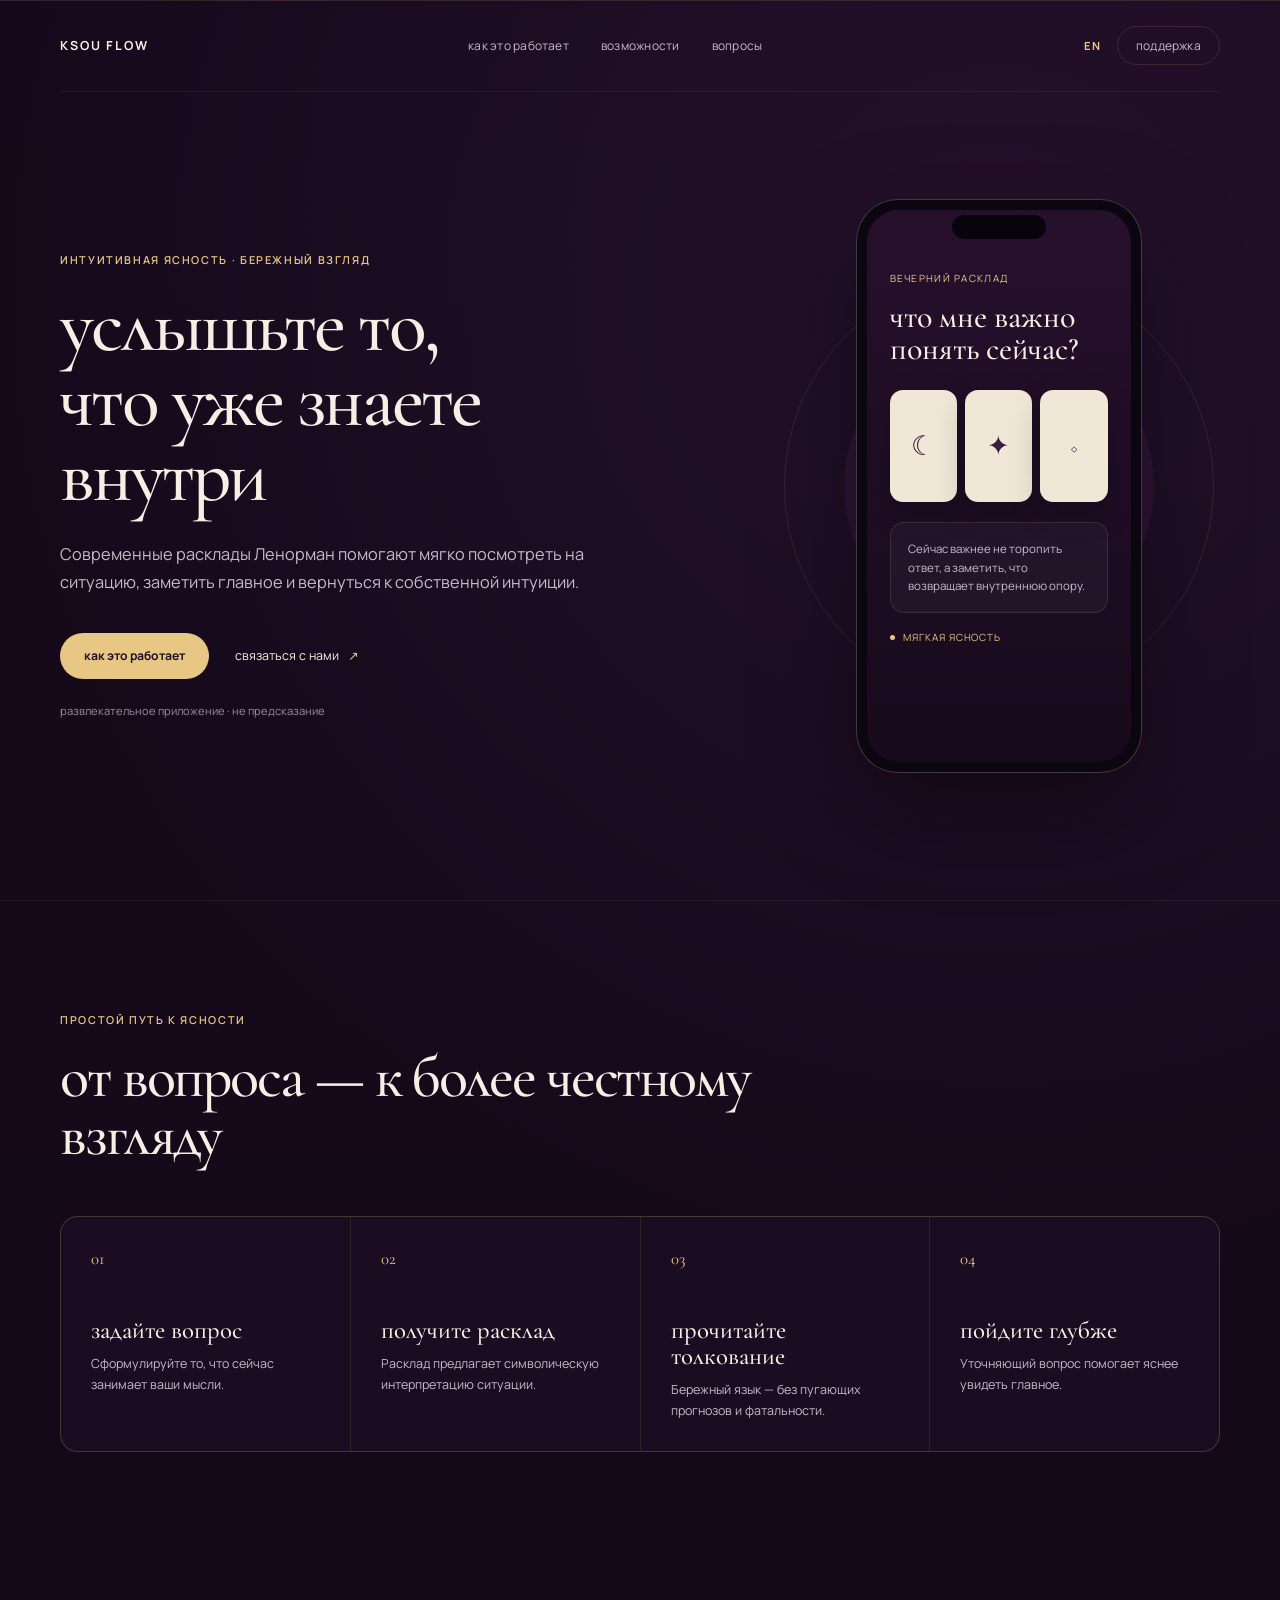
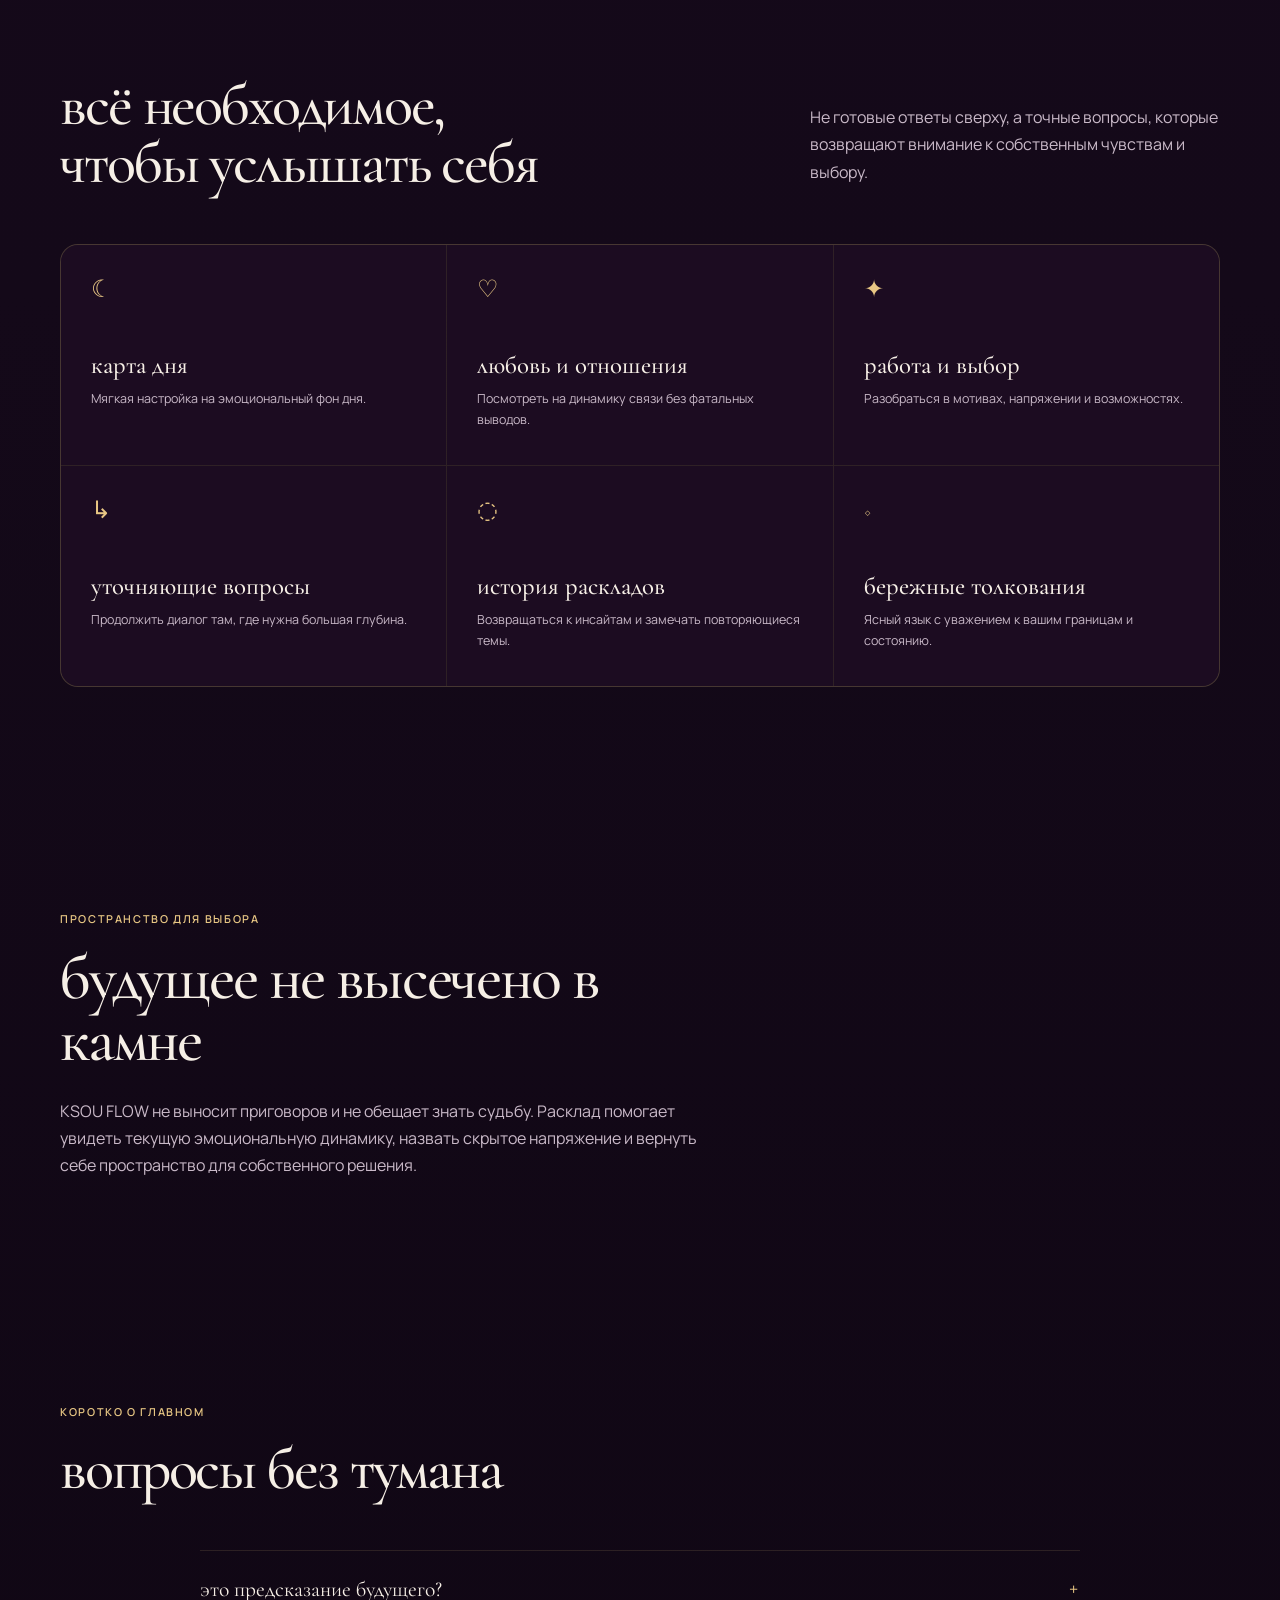
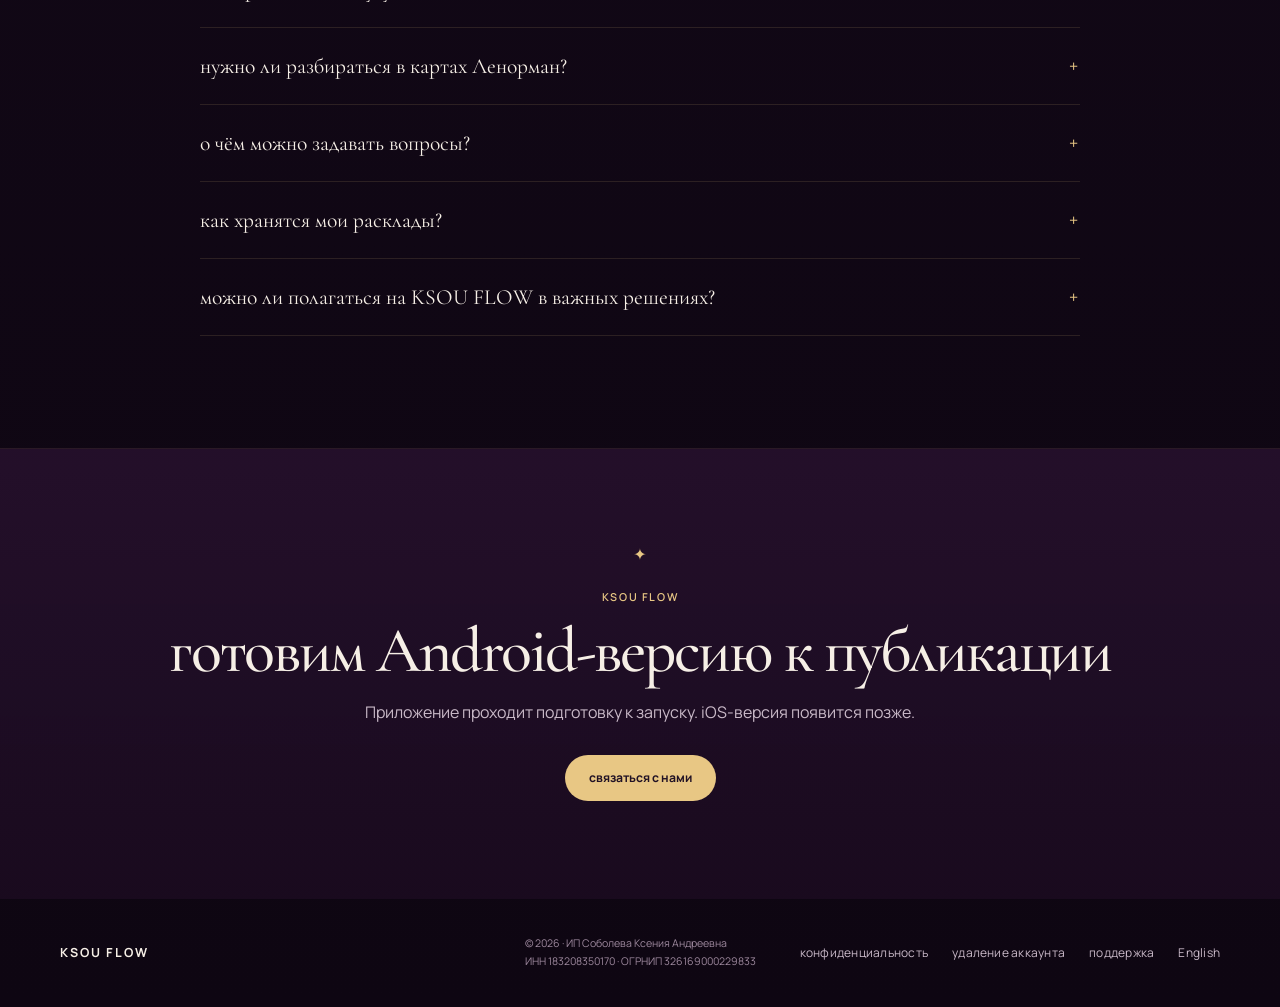
==== commit e1c9ad25: "Add entrepreneur registration details" ====
--- a/index.html
+++ b/index.html
@@ -222,7 +222,7 @@
 
       <footer class="footer">
         <a class="brand footer-brand" href="#hero">KSOU FLOW</a>
-        <p>© 2026 · ИП Соболева Ксения Андреевна</p>
+        <p>© 2026 · ИП Соболева Ксения Андреевна<br />ИНН 183208350170 · ОГРНИП 326169000229833</p>
         <div class="footer-links">
           <a href="./privacy.html">конфиденциальность</a>
           <a href="./delete-account.html">удаление аккаунта</a>
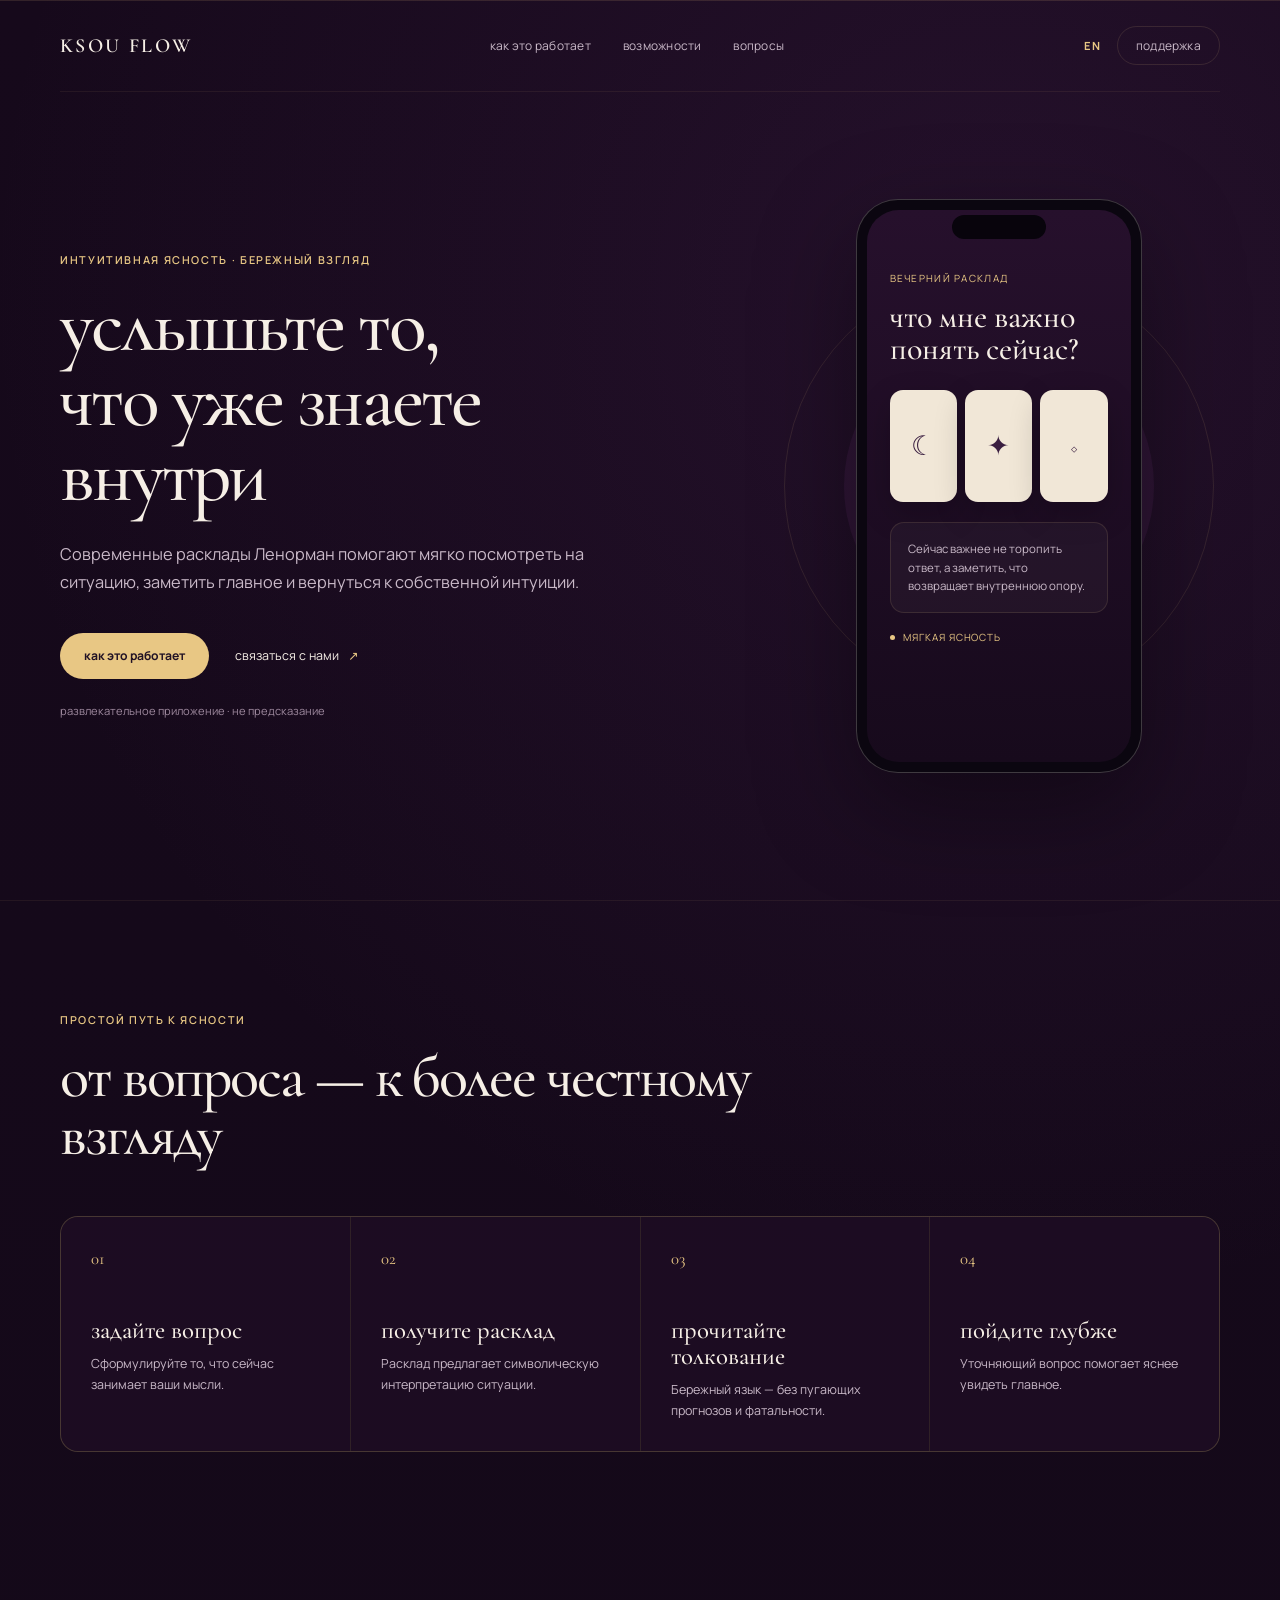
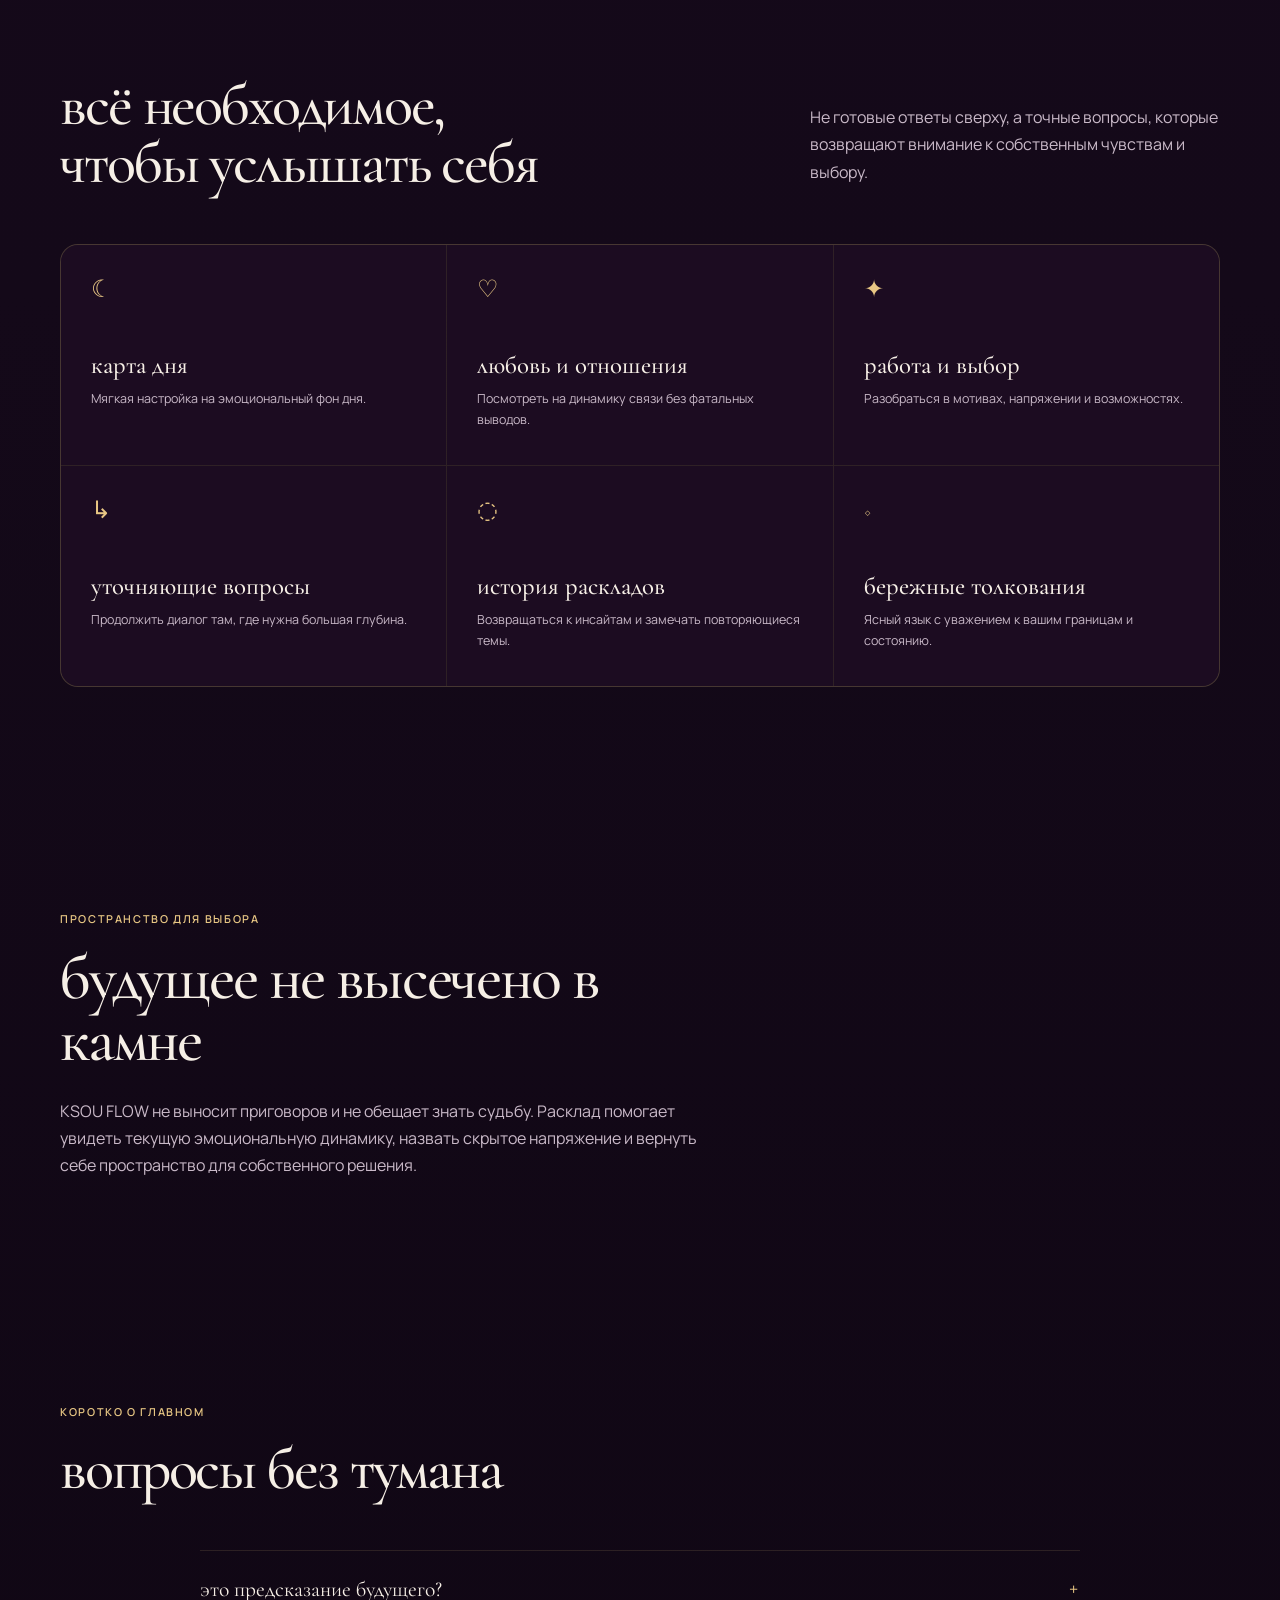
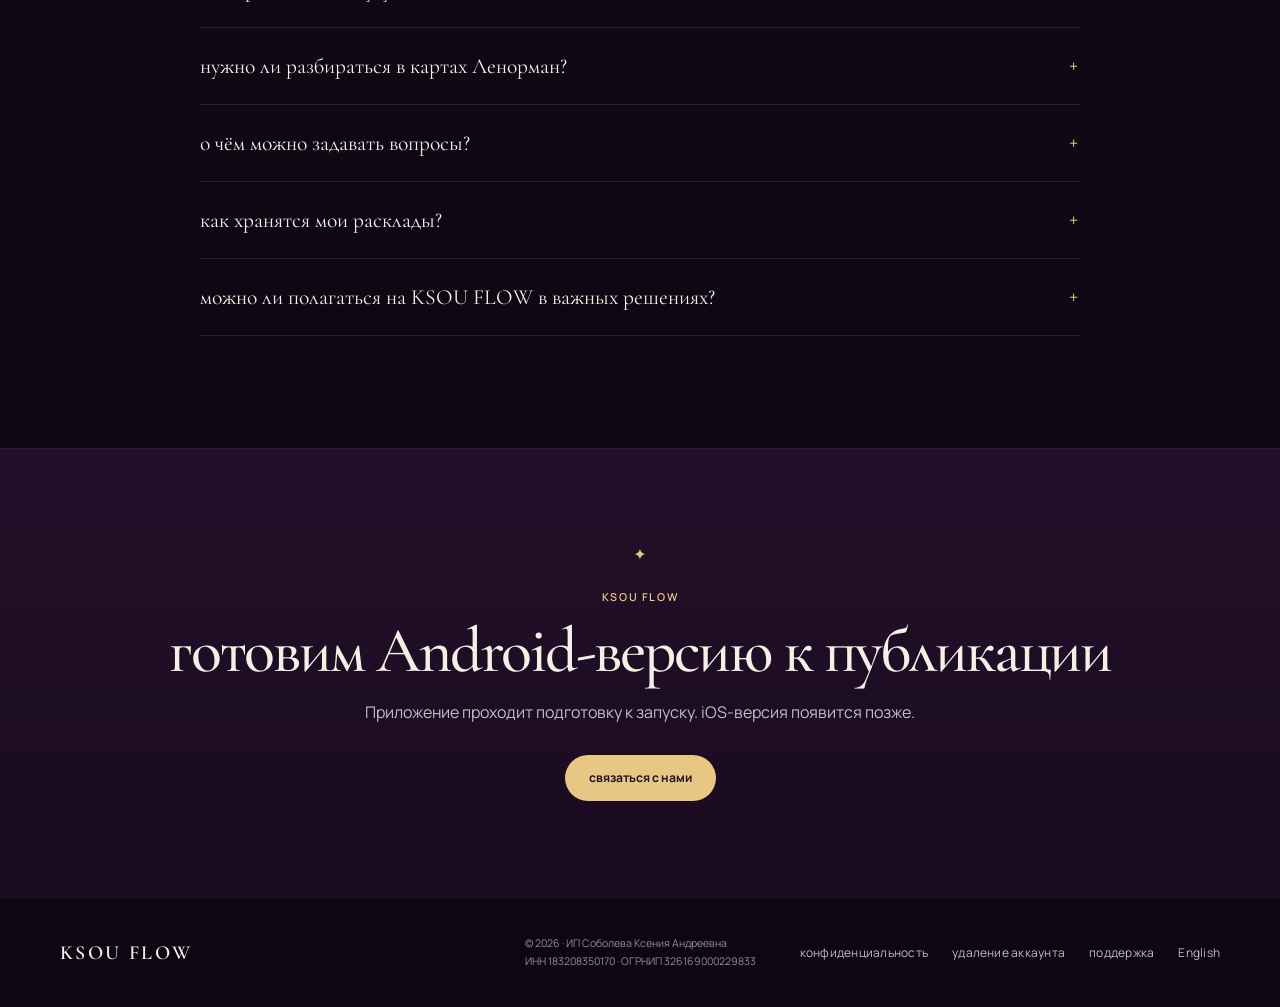
==== commit 9fd6cffd: "Refresh site stylesheet cache" ====
--- a/index.html
+++ b/index.html
@@ -26,7 +26,7 @@
       href="https://fonts.googleapis.com/css2?family=Cormorant+Garamond:wght@500;600&family=Manrope:wght@400;500;600;700&display=swap"
       rel="stylesheet"
     />
-    <link rel="stylesheet" href="./styles.css?v=20260823-2" />
+    <link rel="stylesheet" href="./styles.css?v=20260929-1" />
   </head>
   <body>
     <div class="site-shell">
--- a/styles.css
+++ b/styles.css
@@ -49,9 +49,11 @@
 
 .brand {
   color: var(--text);
-  font-size: 0.78rem;
-  font-weight: 700;
-  letter-spacing: 0.15em;
+  font-family: var(--serif);
+  font-size: 1.25rem;
+  font-weight: 600;
+  line-height: 1;
+  letter-spacing: 0.12em;
   text-transform: uppercase;
 }
 
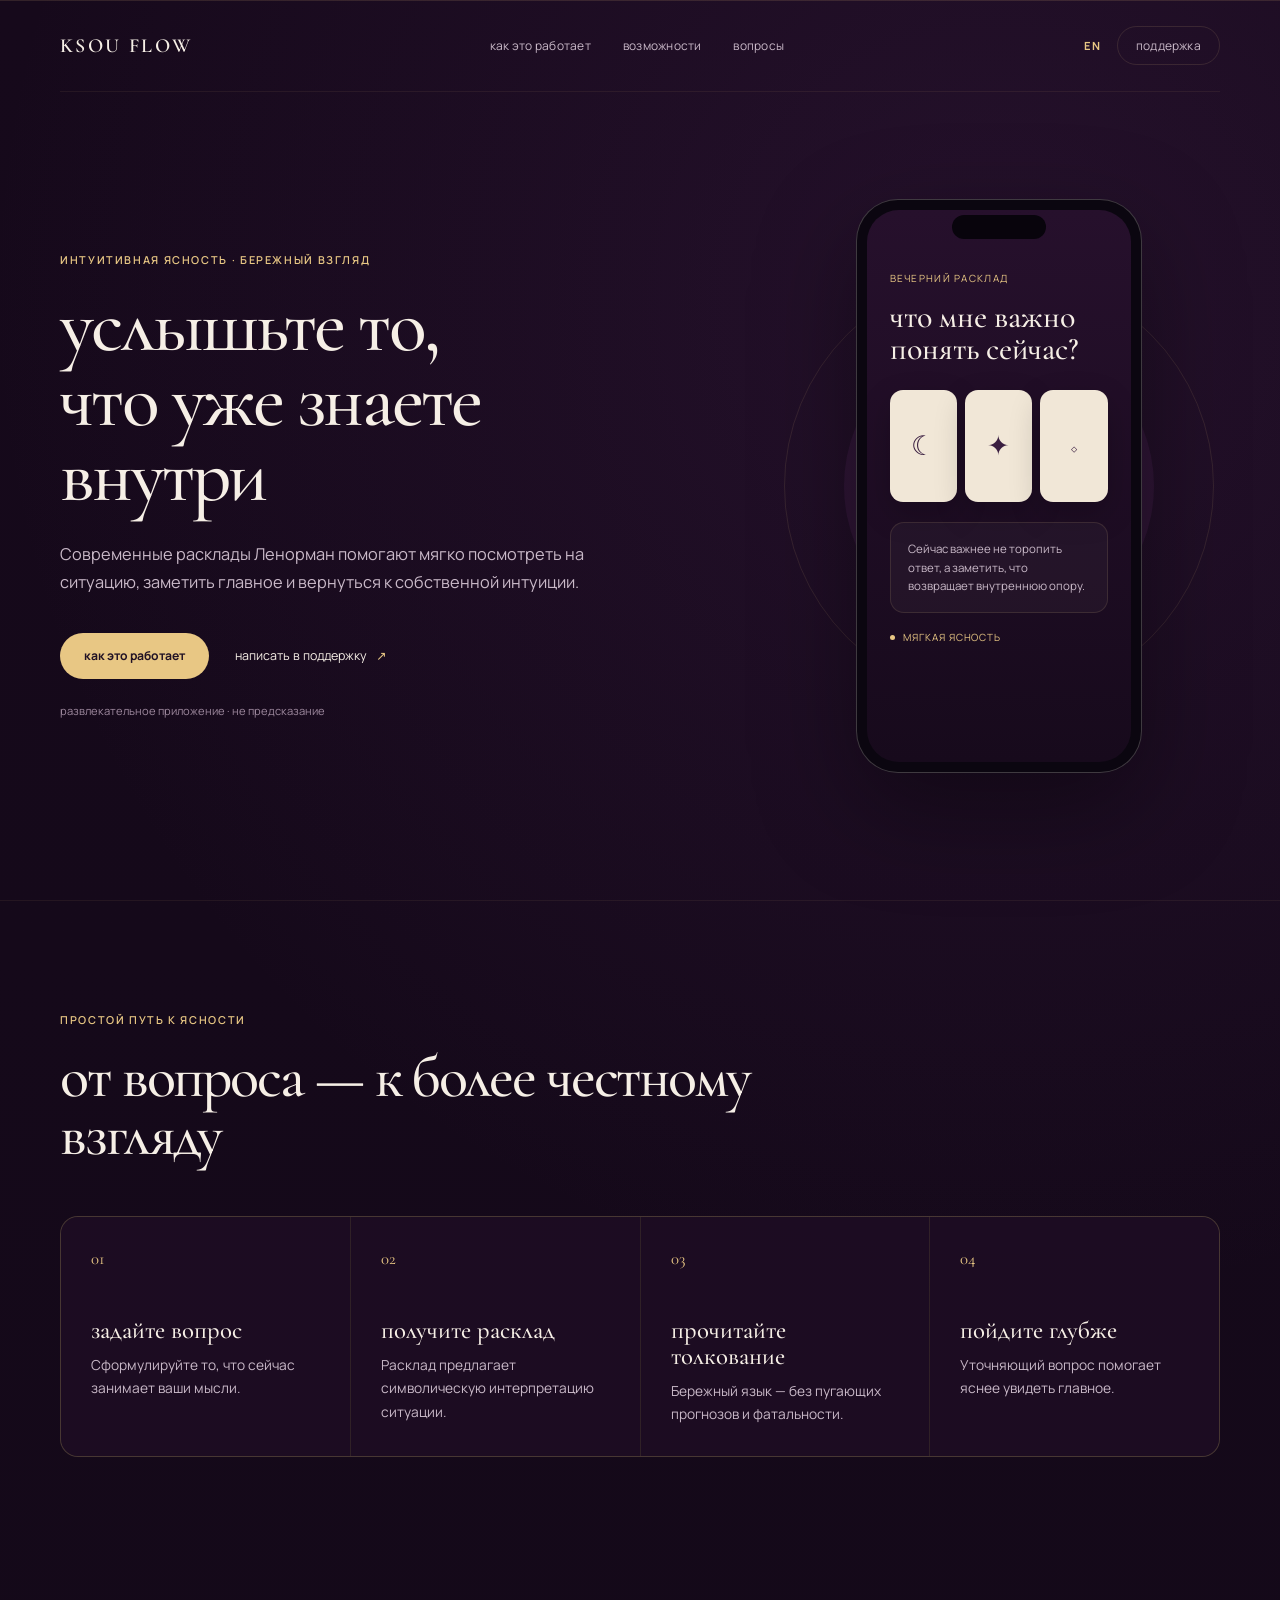
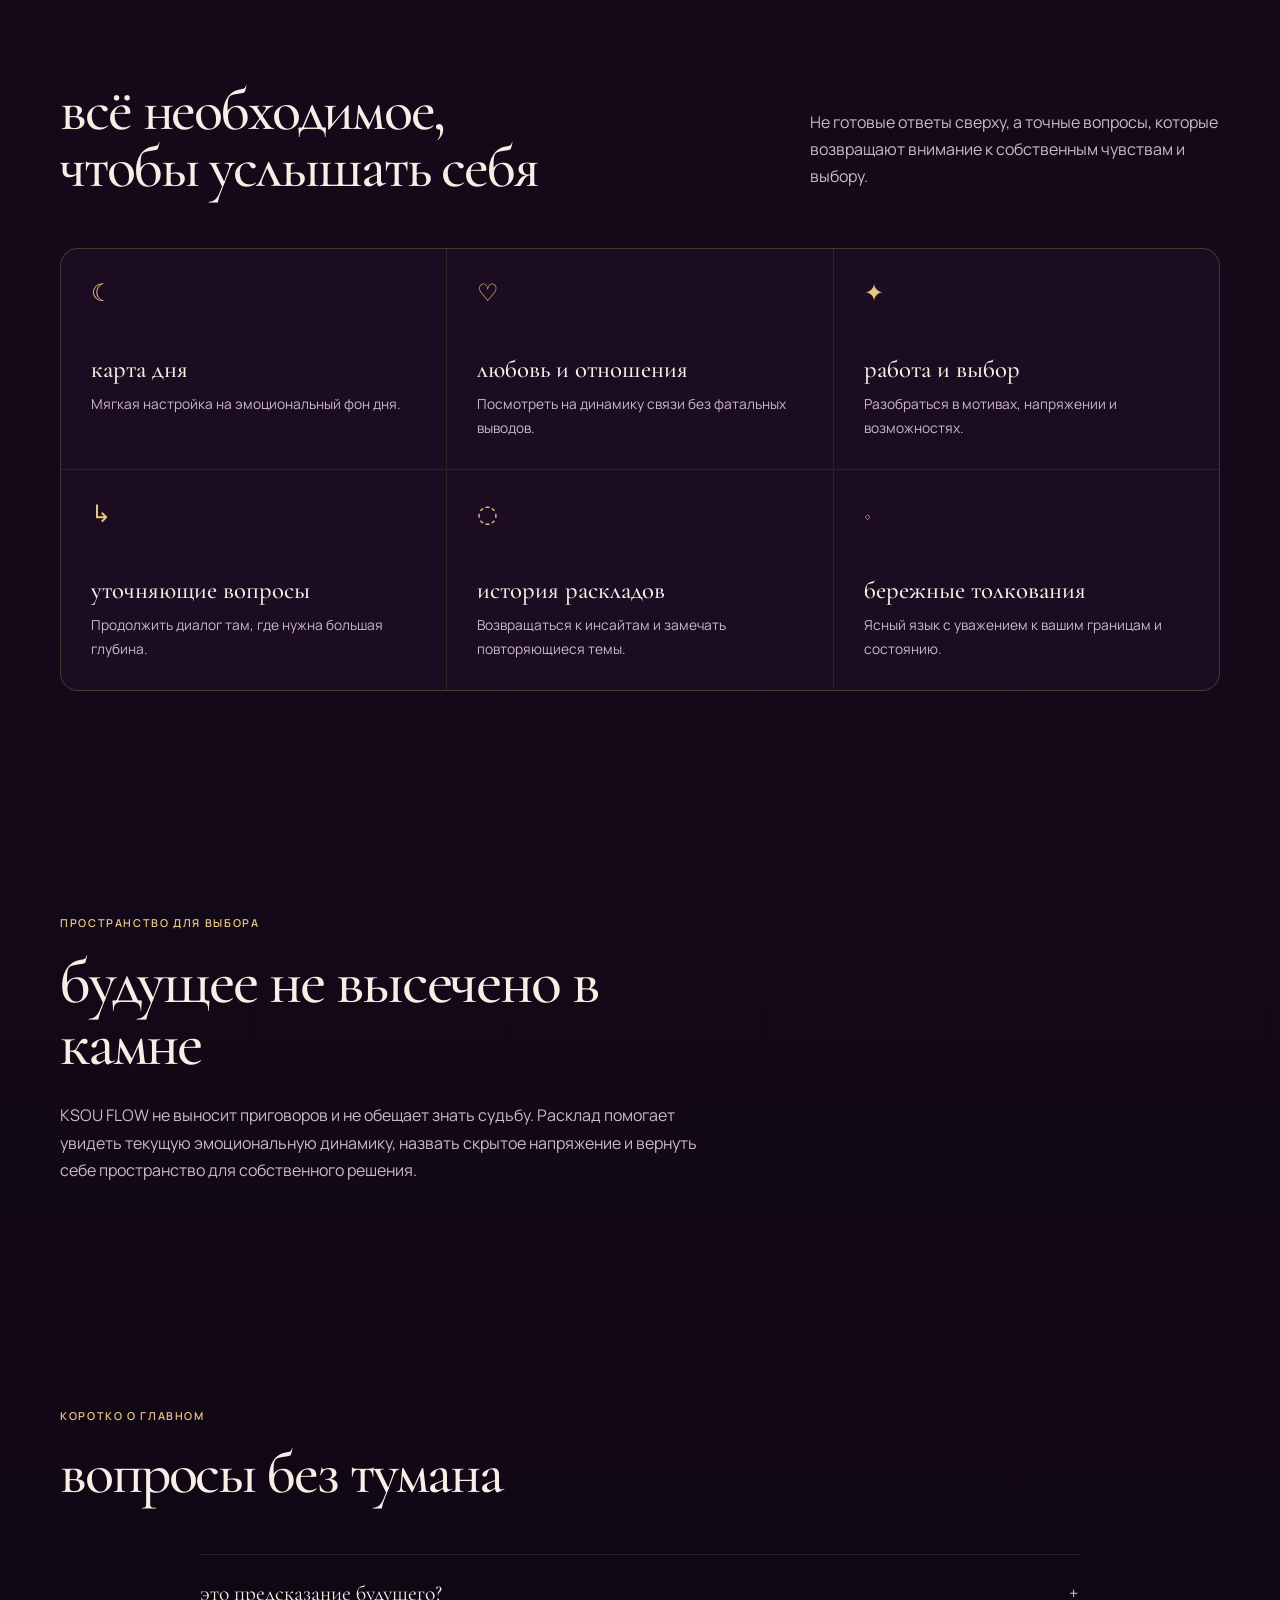
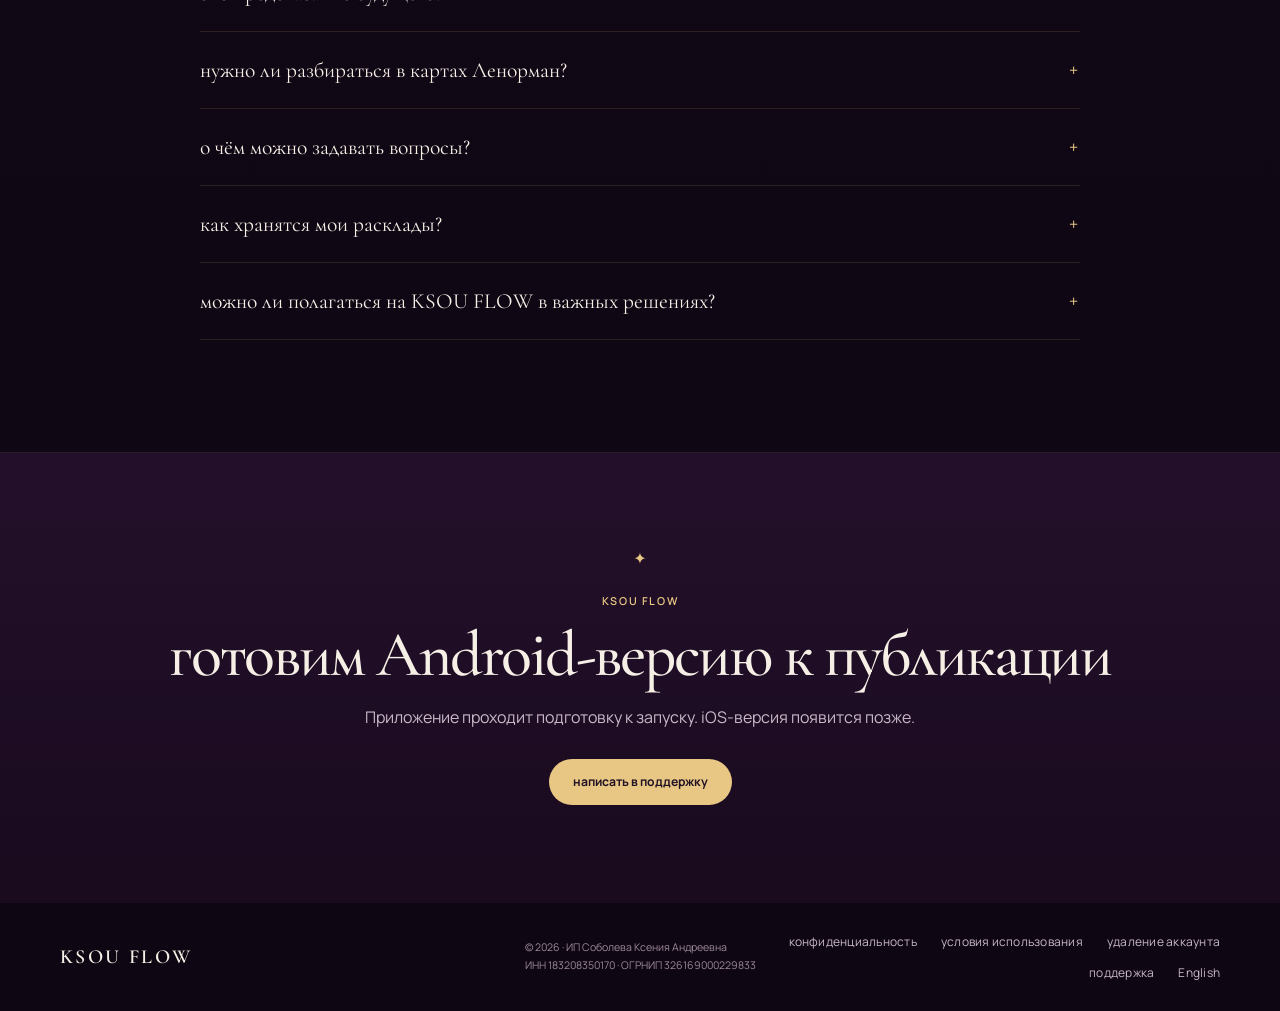
==== commit 077ed0bf: "Prepare KSOU FLOW site for release" ====
--- a/index.html
+++ b/index.html
@@ -3,6 +3,7 @@
   <head>
     <meta charset="UTF-8" />
     <meta name="viewport" content="width=device-width, initial-scale=1.0" />
+    <link rel="icon" href="./favicon.svg" type="image/svg+xml" />
     <title>KSOU FLOW — пространство для внутренней ясности</title>
     <meta
       name="description"
@@ -15,6 +16,12 @@
     />
     <meta property="og:type" content="website" />
     <meta property="og:url" content="https://ksouflow.tech/" />
+    <meta property="og:locale" content="ru_RU" />
+    <meta property="og:image" content="https://ksouflow.tech/og-image.png" />
+    <meta property="og:image:width" content="1200" />
+    <meta property="og:image:height" content="630" />
+    <meta property="og:image:alt" content="KSOU FLOW — развлекательное приложение с символическими раскладами Ленорман" />
+    <meta name="twitter:card" content="summary_large_image" />
     <meta name="theme-color" content="#140919" />
     <link rel="canonical" href="https://ksouflow.tech/" />
     <link rel="alternate" hreflang="ru" href="https://ksouflow.tech/" />
@@ -26,7 +33,7 @@
       href="https://fonts.googleapis.com/css2?family=Cormorant+Garamond:wght@500;600&family=Manrope:wght@400;500;600;700&display=swap"
       rel="stylesheet"
     />
-    <link rel="stylesheet" href="./styles.css?v=20260929-1" />
+    <link rel="stylesheet" href="./styles.css?v=20260929-2" />
   </head>
   <body>
     <div class="site-shell">
@@ -39,7 +46,7 @@
         </nav>
         <div class="header-actions">
           <a class="language-link" href="./index-en.html" lang="en" aria-label="English version">EN</a>
-          <a class="nav-action desktop-only" href="./support.html">поддержка</a>
+          <a class="nav-action" href="./support.html">поддержка</a>
         </div>
       </header>
 
@@ -54,7 +61,7 @@
             </p>
             <div class="cta-row">
               <a class="button" href="#how">как это работает</a>
-              <a class="text-link" href="./support.html">связаться с нами <span>↗</span></a>
+              <a class="text-link" href="./support.html">написать в поддержку <span>↗</span></a>
             </div>
             <p class="microcopy">развлекательное приложение · не предсказание</p>
           </div>
@@ -216,7 +223,7 @@
           <p class="eyebrow">KSOU FLOW</p>
           <h2>готовим Android-версию к публикации</h2>
           <p>Приложение проходит подготовку к запуску. iOS-версия появится позже.</p>
-          <a class="button" href="mailto:hello@ksouflow.tech?subject=KSOU%20FLOW%20—%20запуск">связаться с нами</a>
+          <a class="button" href="mailto:hello@ksouflow.tech?subject=KSOU%20FLOW%20—%20запуск">написать в поддержку</a>
         </section>
       </main>
 
@@ -225,6 +232,7 @@
         <p>© 2026 · ИП Соболева Ксения Андреевна<br />ИНН 183208350170 · ОГРНИП 326169000229833</p>
         <div class="footer-links">
           <a href="./privacy.html">конфиденциальность</a>
+          <a href="./terms.html">условия использования</a>
           <a href="./delete-account.html">удаление аккаунта</a>
           <a href="./support.html">поддержка</a>
           <a href="./index-en.html" lang="en">English</a>
--- a/styles.css
+++ b/styles.css
@@ -238,7 +238,7 @@
 .feature-grid h3,
 .legal-page h2 { margin: 48px 0 10px; color: var(--text); font-family: var(--serif); font-size: 1.55rem; font-weight: 500; line-height: 1.05; }
 .steps-grid p,
-.feature-grid p { margin: 0; font-size: 0.78rem; }
+.feature-grid p { margin: 0; font-size: 0.86rem; }
 .feature-icon { color: var(--gold); font-family: var(--serif); font-size: 1.5rem; }
 .feature-grid h3 { margin-top: 48px; }
 
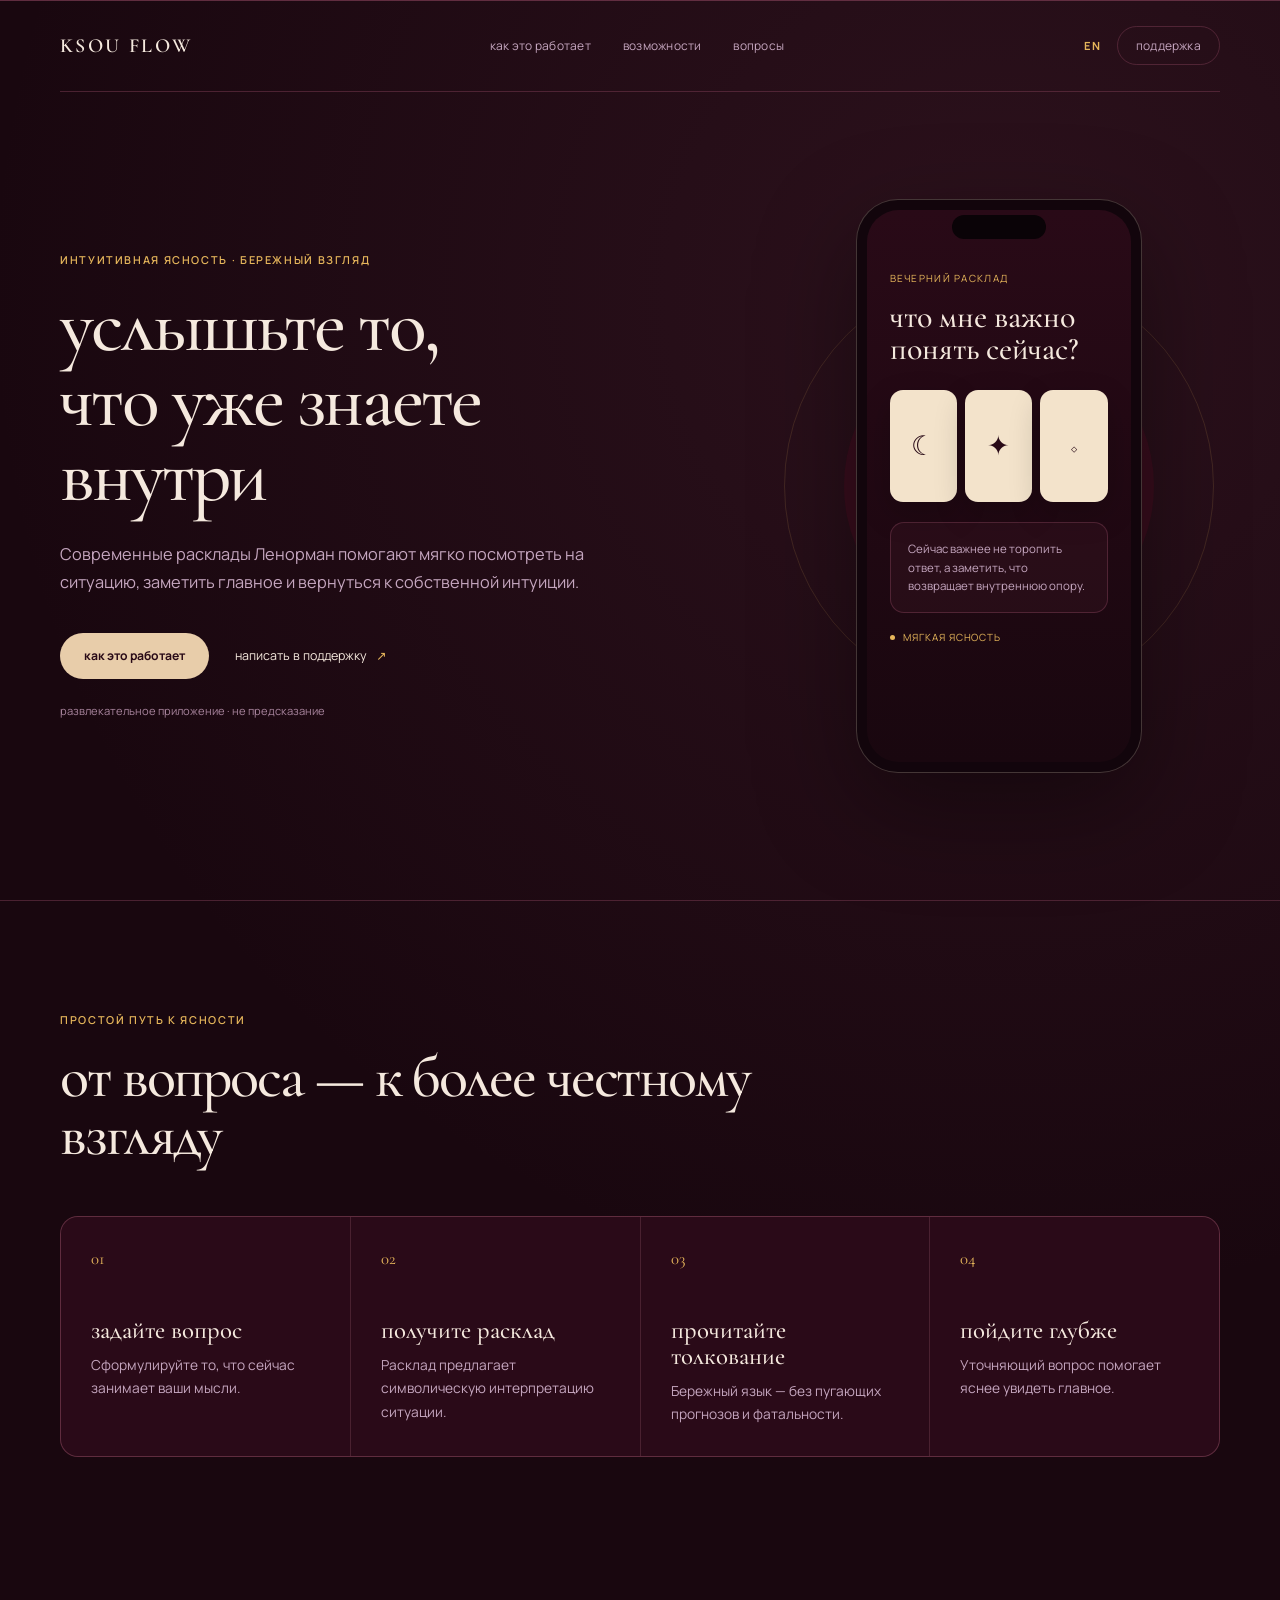
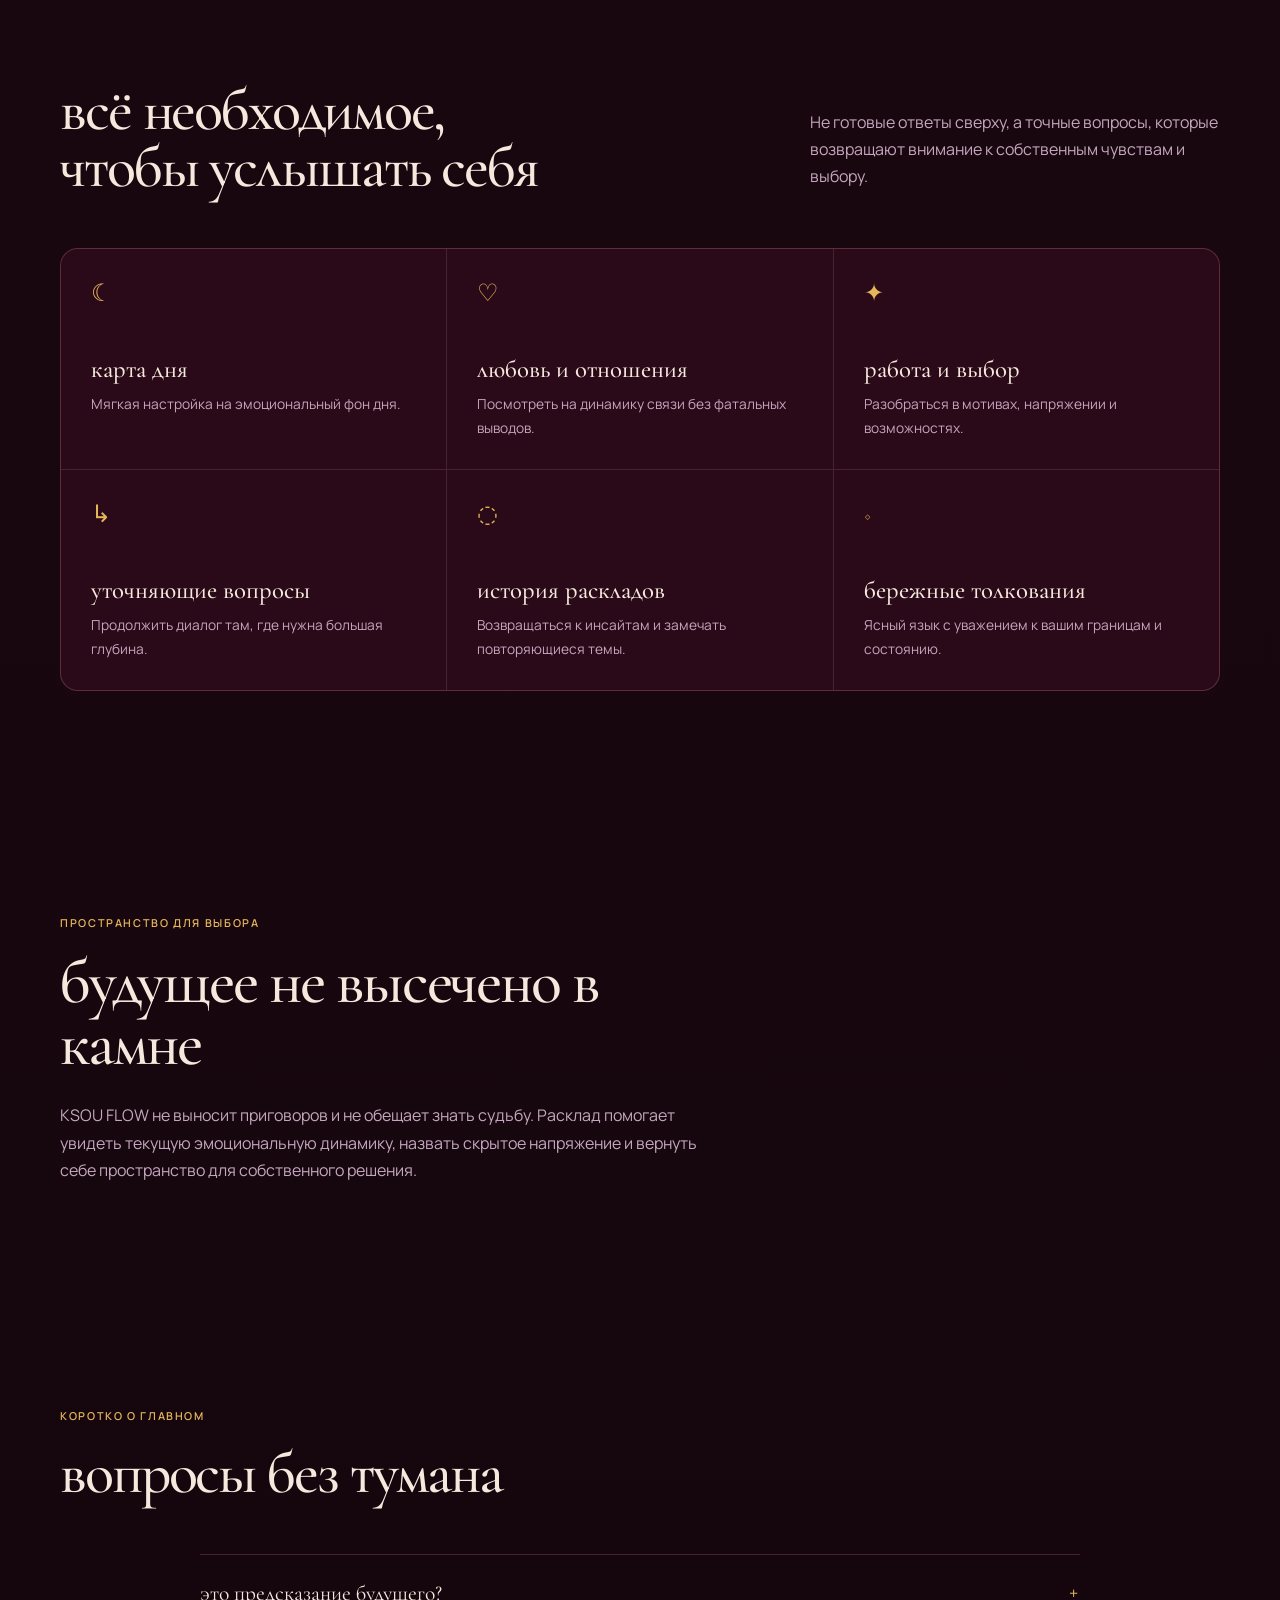
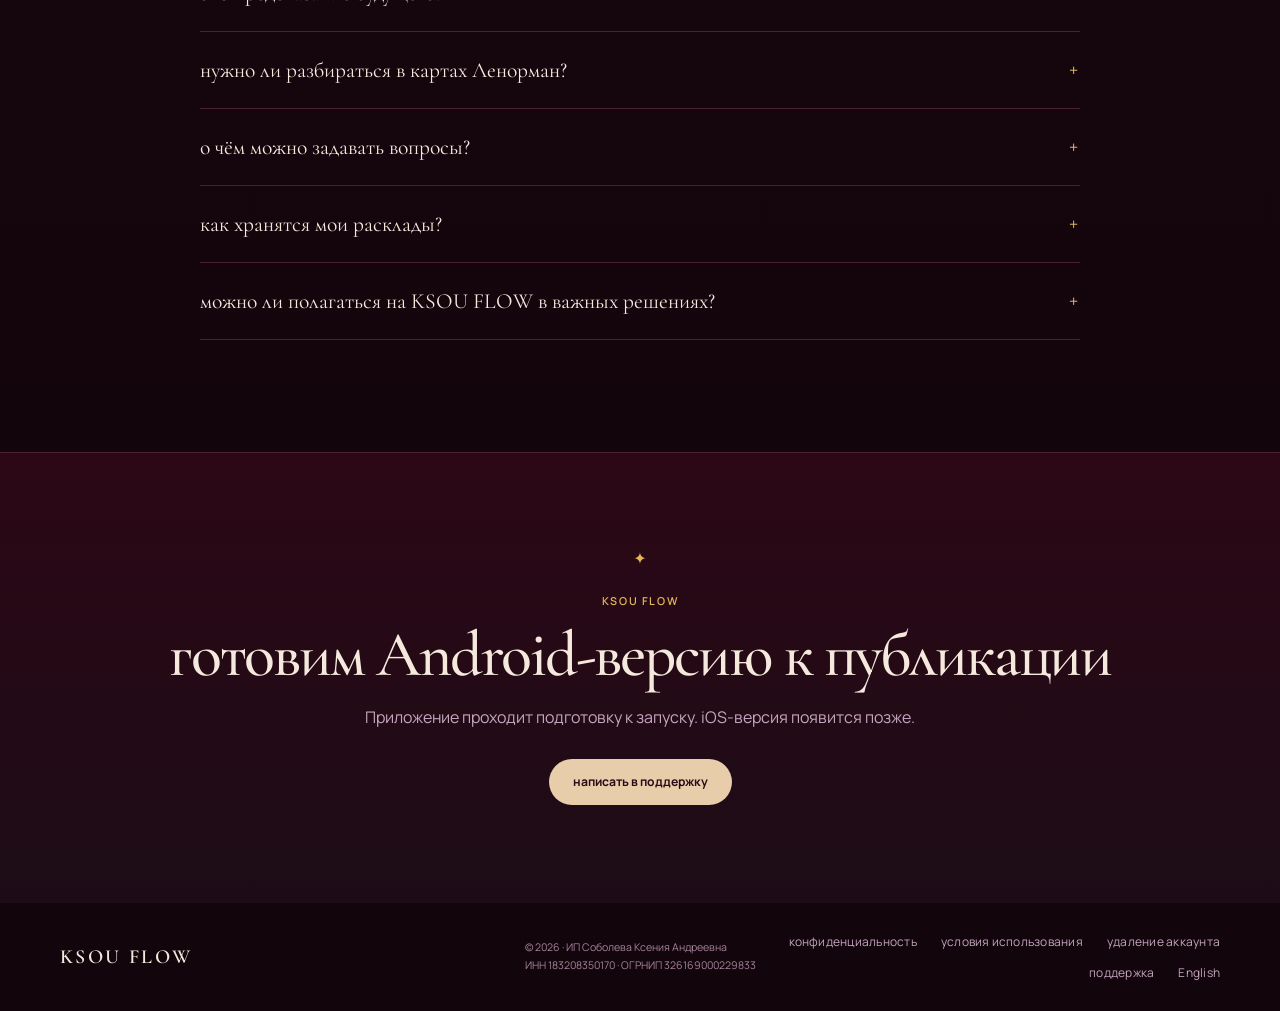
==== commit e163cde3: "Apply Wine and Ivory palette across KSOU FLOW site" ====
--- a/index.html
+++ b/index.html
@@ -17,12 +17,12 @@
     <meta property="og:type" content="website" />
     <meta property="og:url" content="https://ksouflow.tech/" />
     <meta property="og:locale" content="ru_RU" />
-    <meta property="og:image" content="https://ksouflow.tech/og-image.png" />
+    <meta property="og:image" content="https://ksouflow.tech/og-image.png?v=20261119-wine" />
     <meta property="og:image:width" content="1200" />
     <meta property="og:image:height" content="630" />
     <meta property="og:image:alt" content="KSOU FLOW — развлекательное приложение с символическими раскладами Ленорман" />
     <meta name="twitter:card" content="summary_large_image" />
-    <meta name="theme-color" content="#140919" />
+    <meta name="theme-color" content="#19070f" />
     <link rel="canonical" href="https://ksouflow.tech/" />
     <link rel="alternate" hreflang="ru" href="https://ksouflow.tech/" />
     <link rel="alternate" hreflang="en" href="https://ksouflow.tech/index-en.html" />
@@ -33,7 +33,7 @@
       href="https://fonts.googleapis.com/css2?family=Cormorant+Garamond:wght@500;600&family=Manrope:wght@400;500;600;700&display=swap"
       rel="stylesheet"
     />
-    <link rel="stylesheet" href="./styles.css?v=20260929-2" />
+    <link rel="stylesheet" href="./styles.css?v=20261119-wine" />
   </head>
   <body>
     <div class="site-shell">
--- a/styles.css
+++ b/styles.css
@@ -1,15 +1,17 @@
 :root {
-  --bg: #140919;
-  --bg-deep: #0e0612;
-  --bg-soft: #1b0c21;
-  --surface: rgba(44, 22, 51, 0.62);
-  --surface-hover: rgba(53, 27, 61, 0.78);
-  --text: #f6efe6;
-  --text-soft: #c9b9c8;
-  --text-muted: #9e899e;
-  --gold: #e8c784;
-  --gold-soft: #f1dcaa;
-  --border: rgba(232, 199, 132, 0.13);
+  --bg: #19070f;
+  --bg-deep: #12050c;
+  --bg-soft: #1d0d17;
+  --surface: rgba(41, 10, 23, 0.82);
+  --surface-hover: rgba(87, 11, 37, 0.72);
+  --text: #f5e9de;
+  --text-soft: #c5a6bf;
+  --text-muted: #a8849d;
+  --gold: #e6b65b;
+  --gold-soft: #f3e3cb;
+  --cream: #e8cdaa;
+  --text-on-light: #290a17;
+  --border: rgba(113, 54, 76, 0.56);
   --serif: "Cormorant Garamond", Georgia, serif;
   --sans: "Manrope", system-ui, sans-serif;
   --container: min(1160px, calc(100vw - 64px));
@@ -23,8 +25,8 @@
   font-family: var(--sans);
   color: var(--text);
   background:
-    radial-gradient(circle at 78% 7%, rgba(104, 52, 117, 0.18), transparent 25%),
-    linear-gradient(180deg, #16091b 0%, var(--bg) 45%, var(--bg-deep) 100%);
+    radial-gradient(circle at 78% 7%, rgba(113, 54, 76, 0.22), transparent 25%),
+    linear-gradient(180deg, var(--bg) 0%, var(--bg) 45%, var(--bg-deep) 100%);
   font-size: 16px;
   -webkit-font-smoothing: antialiased;
 }
@@ -44,7 +46,7 @@
   align-items: center;
   justify-content: space-between;
   gap: 28px;
-  border-bottom: 1px solid rgba(232, 199, 132, 0.07);
+  border-bottom: 1px solid var(--border);
 }
 
 .brand {
@@ -129,8 +131,8 @@
   padding: 0 23px;
   border: 1px solid transparent;
   border-radius: 999px;
-  background: var(--gold);
-  color: #211225;
+  background: var(--cream);
+  color: var(--text-on-light);
   font-size: 0.76rem;
   font-weight: 700;
   transition: transform 180ms ease, background-color 180ms ease;
@@ -151,29 +153,29 @@
 .hero-visual { position: relative; display: grid; place-items: center; min-height: 600px; }
 .orbit {
   position: absolute;
-  border: 1px solid rgba(232, 199, 132, 0.11);
+  border: 1px solid rgba(230, 182, 91, 0.14);
   border-radius: 50%;
 }
 .orbit-one { width: 430px; height: 430px; }
-.orbit-two { width: 310px; height: 310px; background: rgba(102, 49, 112, 0.2); border: 0; }
+.orbit-two { width: 310px; height: 310px; background: rgba(87, 11, 37, 0.32); border: 0; }
 .phone-mockup {
   position: relative;
   width: 286px;
   height: 574px;
   padding: 10px;
-  border: 1px solid rgba(246, 239, 230, 0.22);
+  border: 1px solid rgba(243, 227, 203, 0.22);
   border-radius: 42px;
-  background: #0b0610;
+  background: var(--bg-deep);
   box-shadow: 0 34px 100px rgba(0, 0, 0, 0.38);
   z-index: 1;
 }
-.phone-notch { width: 94px; height: 24px; margin: 5px auto -29px; border-radius: 20px; background: #08040c; position: relative; z-index: 2; }
+.phone-notch { width: 94px; height: 24px; margin: 5px auto -29px; border-radius: 20px; background: #0a0307; position: relative; z-index: 2; }
 .phone-screen {
   height: 100%;
   padding: 60px 23px 24px;
   overflow: hidden;
   border-radius: 32px;
-  background: linear-gradient(180deg, #26102c 0%, #170a1c 100%);
+  background: linear-gradient(180deg, #290a17 0%, #19070f 100%);
 }
 .screen-overline { margin: 0 0 14px; color: var(--gold); font-size: 0.62rem; text-transform: uppercase; letter-spacing: 0.13em; }
 .phone-screen h2 { margin: 0; font-family: var(--serif); font-size: 2rem; font-weight: 500; line-height: 1.02; }
@@ -184,8 +186,8 @@
   width: 72px;
   height: 112px;
   border-radius: 13px;
-  background: #f1e7d7;
-  color: #3a1e40;
+  background: var(--gold-soft);
+  color: var(--text-on-light);
   font-family: var(--serif);
   font-size: 1.7rem;
   box-shadow: 0 12px 32px rgba(0, 0, 0, 0.2);
@@ -195,7 +197,7 @@
   padding: 17px;
   border: 1px solid var(--border);
   border-radius: 14px;
-  background: rgba(255, 255, 255, 0.035);
+  background: rgba(113, 54, 76, 0.12);
   color: var(--text-soft);
   font-size: 0.72rem;
   line-height: 1.6;
@@ -213,7 +215,7 @@
   width: 100vw;
   top: 0;
   transform: translateX(-50%);
-  border-top: 1px solid rgba(232, 199, 132, 0.07);
+  border-top: 1px solid var(--border);
 }
 .section-heading { margin-bottom: 52px; }
 .section-heading h2 { max-width: 800px; font-size: clamp(2.8rem, 4.7vw, 4.8rem); }
@@ -228,7 +230,7 @@
 .feature-grid article {
   min-height: 220px;
   padding: 30px;
-  background: rgba(28, 12, 34, 0.96);
+  background: rgba(41, 10, 23, 0.96);
   transition: background-color 180ms ease;
 }
 .steps-grid article:hover,
@@ -267,8 +269,8 @@
   width: 100%;
   padding: 94px 32px 98px;
   text-align: center;
-  background: linear-gradient(180deg, rgba(38, 16, 45, 0.88), rgba(26, 11, 31, 0.94));
-  border-top: 1px solid rgba(232, 199, 132, 0.08);
+  background: linear-gradient(180deg, rgba(87, 11, 37, 0.36), rgba(29, 13, 23, 0.94));
+  border-top: 1px solid var(--border);
 }
 .launch-symbol { margin-bottom: 24px; color: var(--gold); font-size: 1rem; }
 .launch-note .eyebrow { margin-bottom: 15px; }
@@ -293,10 +295,11 @@
 .legal-nav a { color: var(--text-soft); }
 .legal-nav a:hover { color: var(--gold); }
 .button-ghost { background: transparent; border-color: var(--border); color: var(--text); }
+.button-ghost:hover { color: var(--text-on-light); }
 .legal-page { width: min(820px, calc(100vw - 48px)); margin: 0 auto; padding: 72px 0 100px; }
 .legal-page h1 { margin-bottom: 24px; font-size: clamp(3.2rem, 7vw, 5.8rem); }
 .legal-page > p { max-width: 700px; }
-.legal-page section { margin-top: 24px; padding: 28px 30px; border: 1px solid var(--border); border-radius: 16px; background: rgba(31, 14, 37, 0.7); }
+.legal-page section { margin-top: 24px; padding: 28px 30px; border: 1px solid var(--border); border-radius: 16px; background: var(--surface); }
 .legal-page h2 { margin: 0 0 14px; font-size: 1.65rem; }
 .legal-page section p { margin: 0 0 14px; }
 .legal-page section p:last-child { margin-bottom: 0; }
@@ -351,6 +354,7 @@
   .launch-note { padding-inline: 20px; }
   .button { min-height: 48px; }
   .legal-page { width: calc(100vw - 32px); padding-top: 50px; }
+  .legal-page h1 { font-size: clamp(2.4rem, 10vw, 3.2rem); overflow-wrap: anywhere; }
   .legal-page section { padding: 24px 22px; }
 }
 
